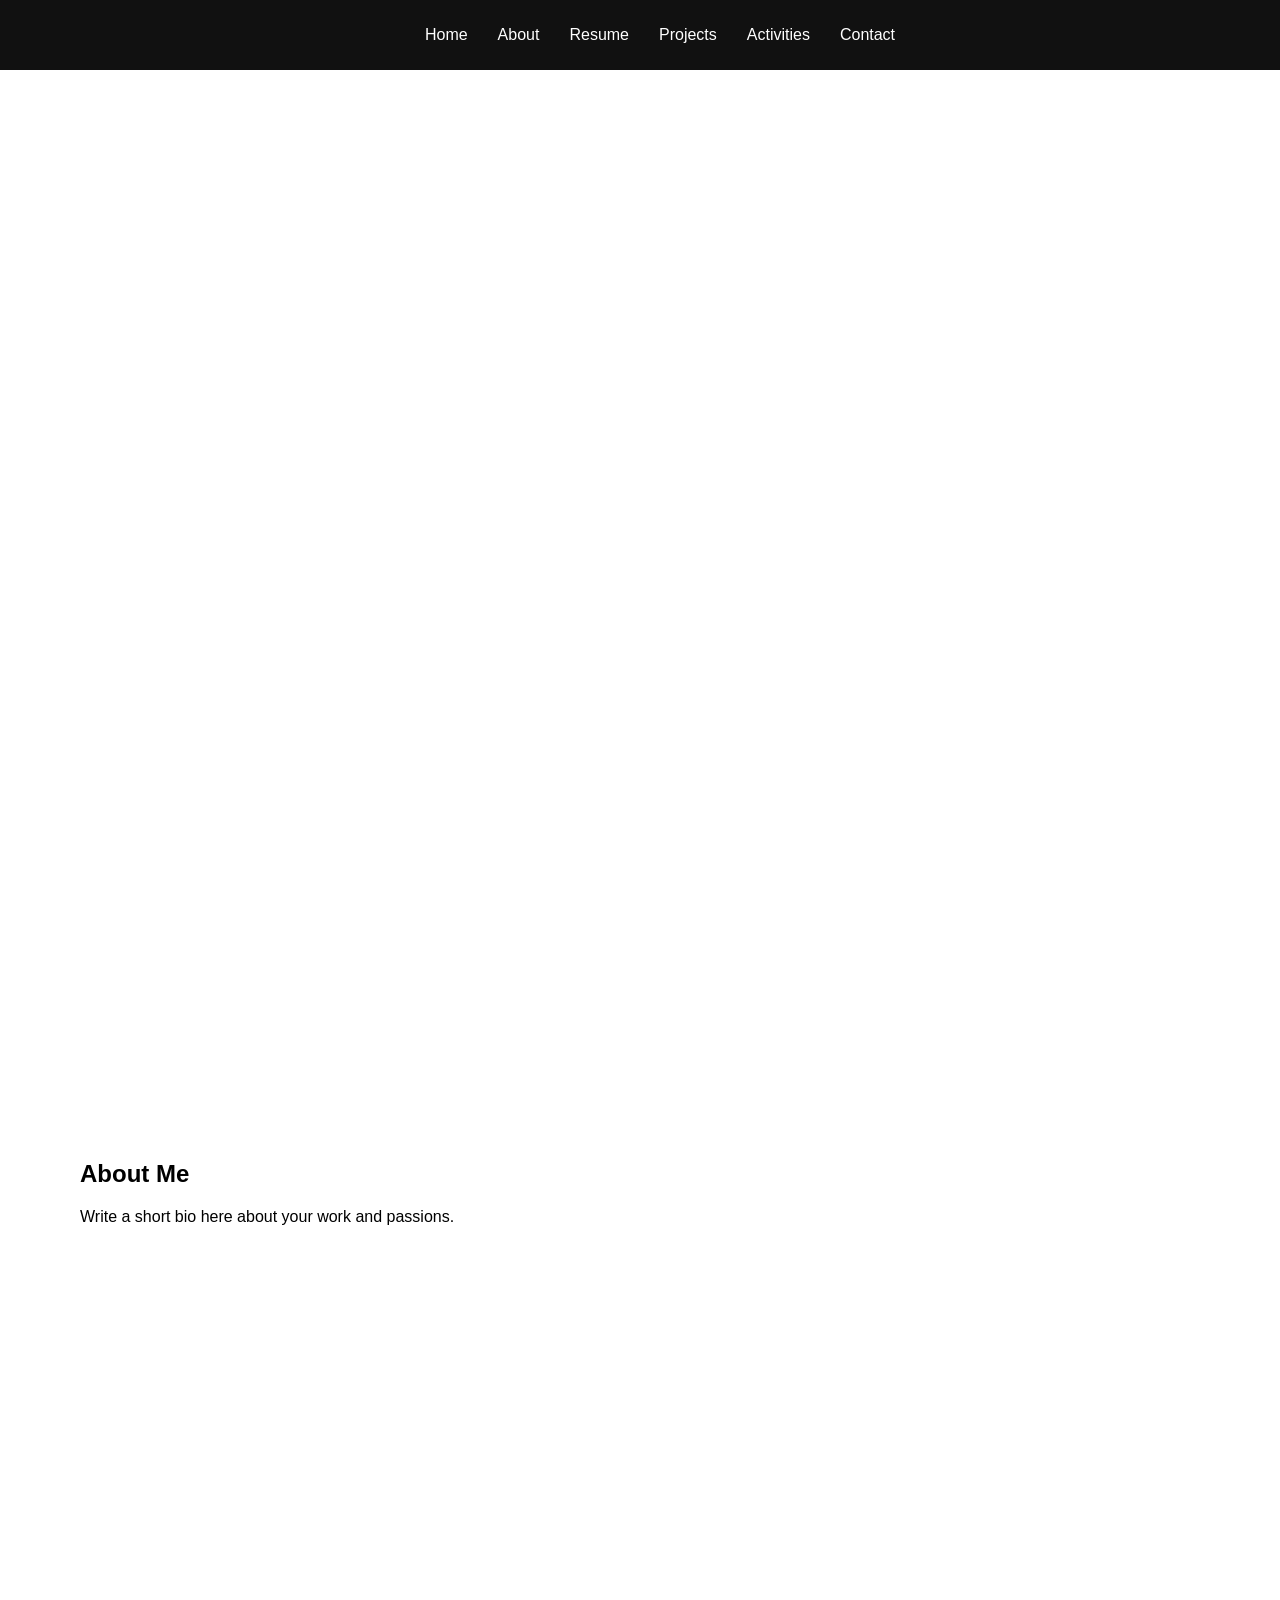
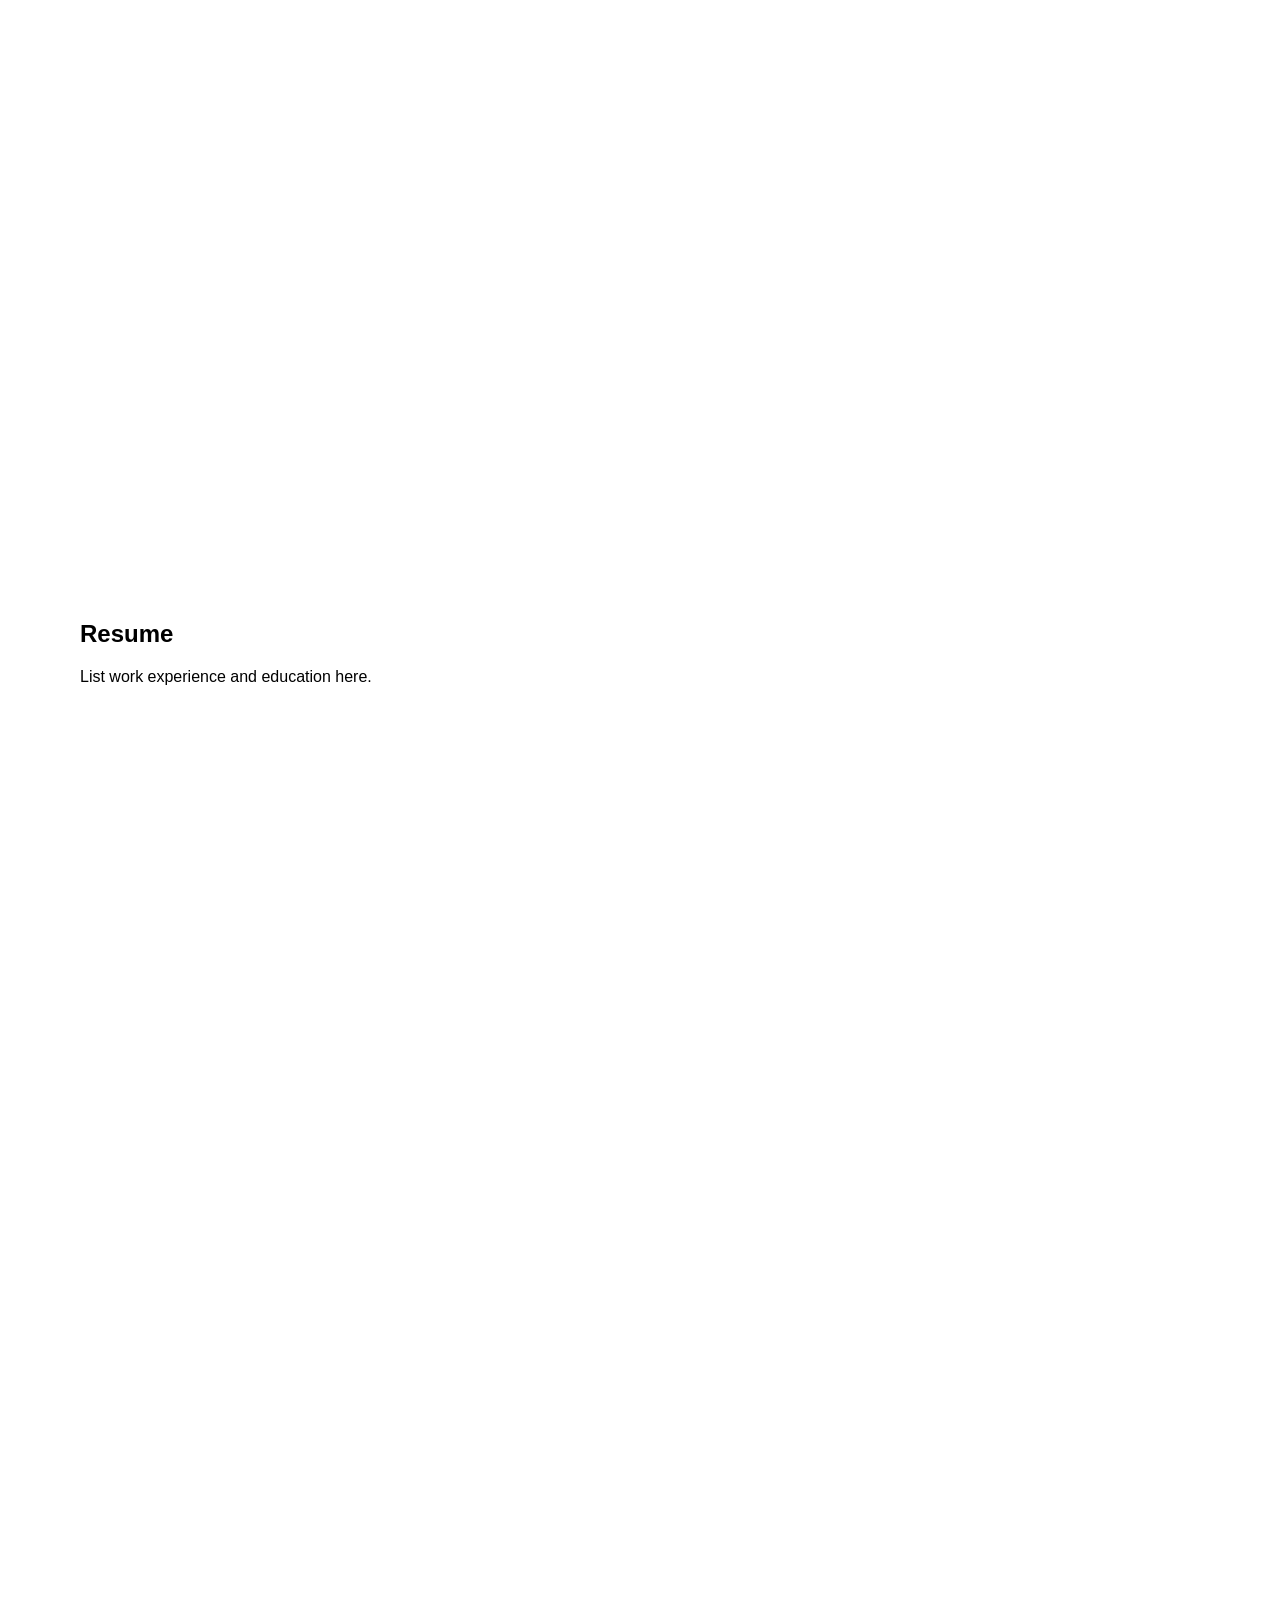
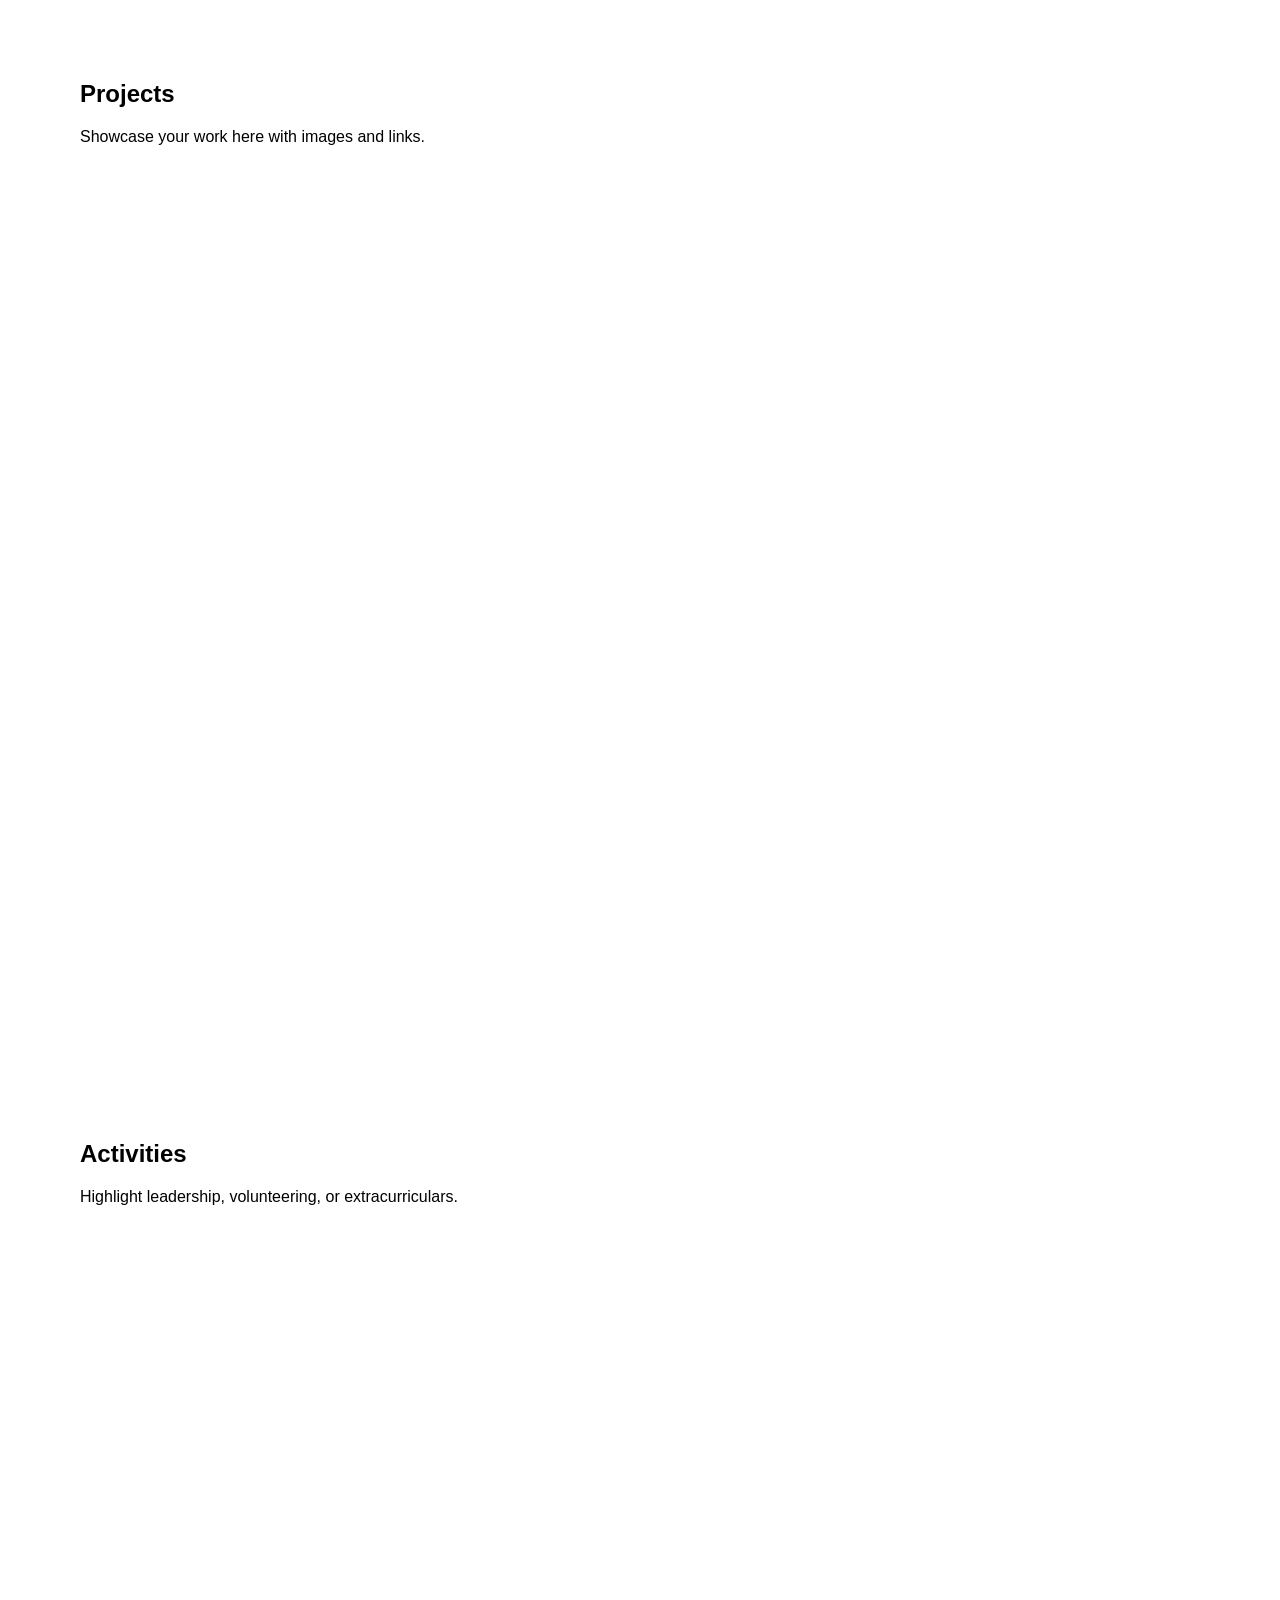
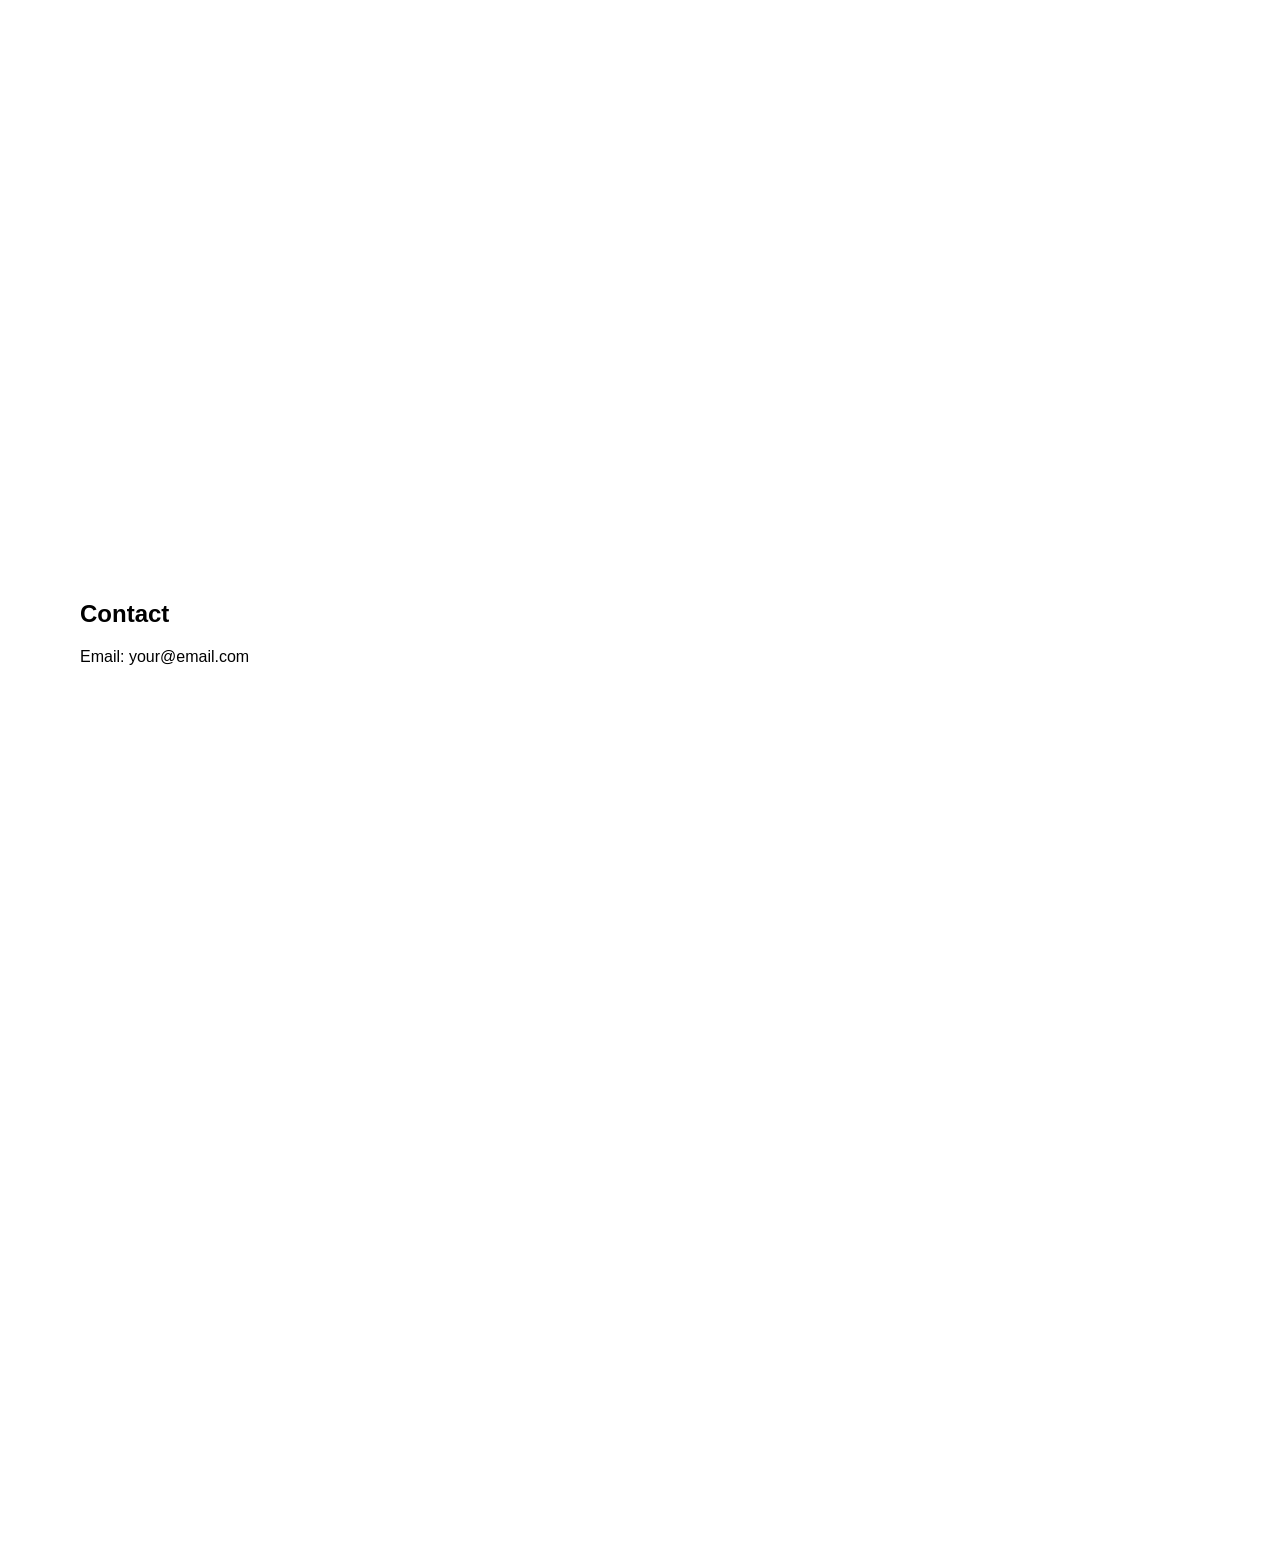
==== index.html @ 44579d5b "Initial website" ====
<!DOCTYPE html>
<html lang="en">
<head>
    <meta charset="UTF-8">
    <meta name="viewport" content="width=device-width, initial-scale=1.0">
    <title>Your Name</title>
    <link rel="stylesheet" href="style.css">
</head>
<body>

<!-- Navbar -->
<nav>
    <ul>
        <li><a href="#home">Home</a></li>
        <li><a href="#about">About</a></li>
        <li><a href="#resume">Resume</a></li>
        <li><a href="#projects">Projects</a></li>
        <li><a href="#activities">Activities</a></li>
        <li><a href="#contact">Contact</a></li>
    </ul>
</nav>

<!-- Home -->
<section id="home">
    <h1>Your Name</h1>
    <p>Data Analyst | Software Engineer | Founder</p>
</section>

<!-- About -->
<section id="about">
    <h2>About Me</h2>
    <p>Write a short bio here about your work and passions.</p>
</section>

<!-- Resume -->
<section id="resume">
    <h2>Resume</h2>
    <p>List work experience and education here.</p>
</section>

<!-- Projects -->
<section id="projects">
    <h2>Projects</h2>
    <p>Showcase your work here with images and links.</p>
</section>

<!-- Activities -->
<section id="activities">
    <h2>Activities</h2>
    <p>Highlight leadership, volunteering, or extracurriculars.</p>
</section>

<!-- Contact -->
<section id="contact">
    <h2>Contact</h2>
    <p>Email: your@email.com</p>
</section>

<script src="script.js"></script>
</body>
</html>
---- style.css ----
body {
    font-family: Arial, sans-serif;
    margin: 0;
    scroll-behavior: smooth;
}

nav {
    position: fixed;
    width: 100%;
    background: #111;
    padding: 10px 0;
}

nav ul {
    display: flex;
    justify-content: center;
    list-style: none;
}

nav ul li {
    margin: 0 15px;
}

nav ul li a {
    color: white;
    text-decoration: none;
}

section {
    height: 100vh;
    padding: 80px;
}

#home {
    background: url('images/your-background.jpg') no-repeat center/cover;
    color: white;
    text-align: center;
}
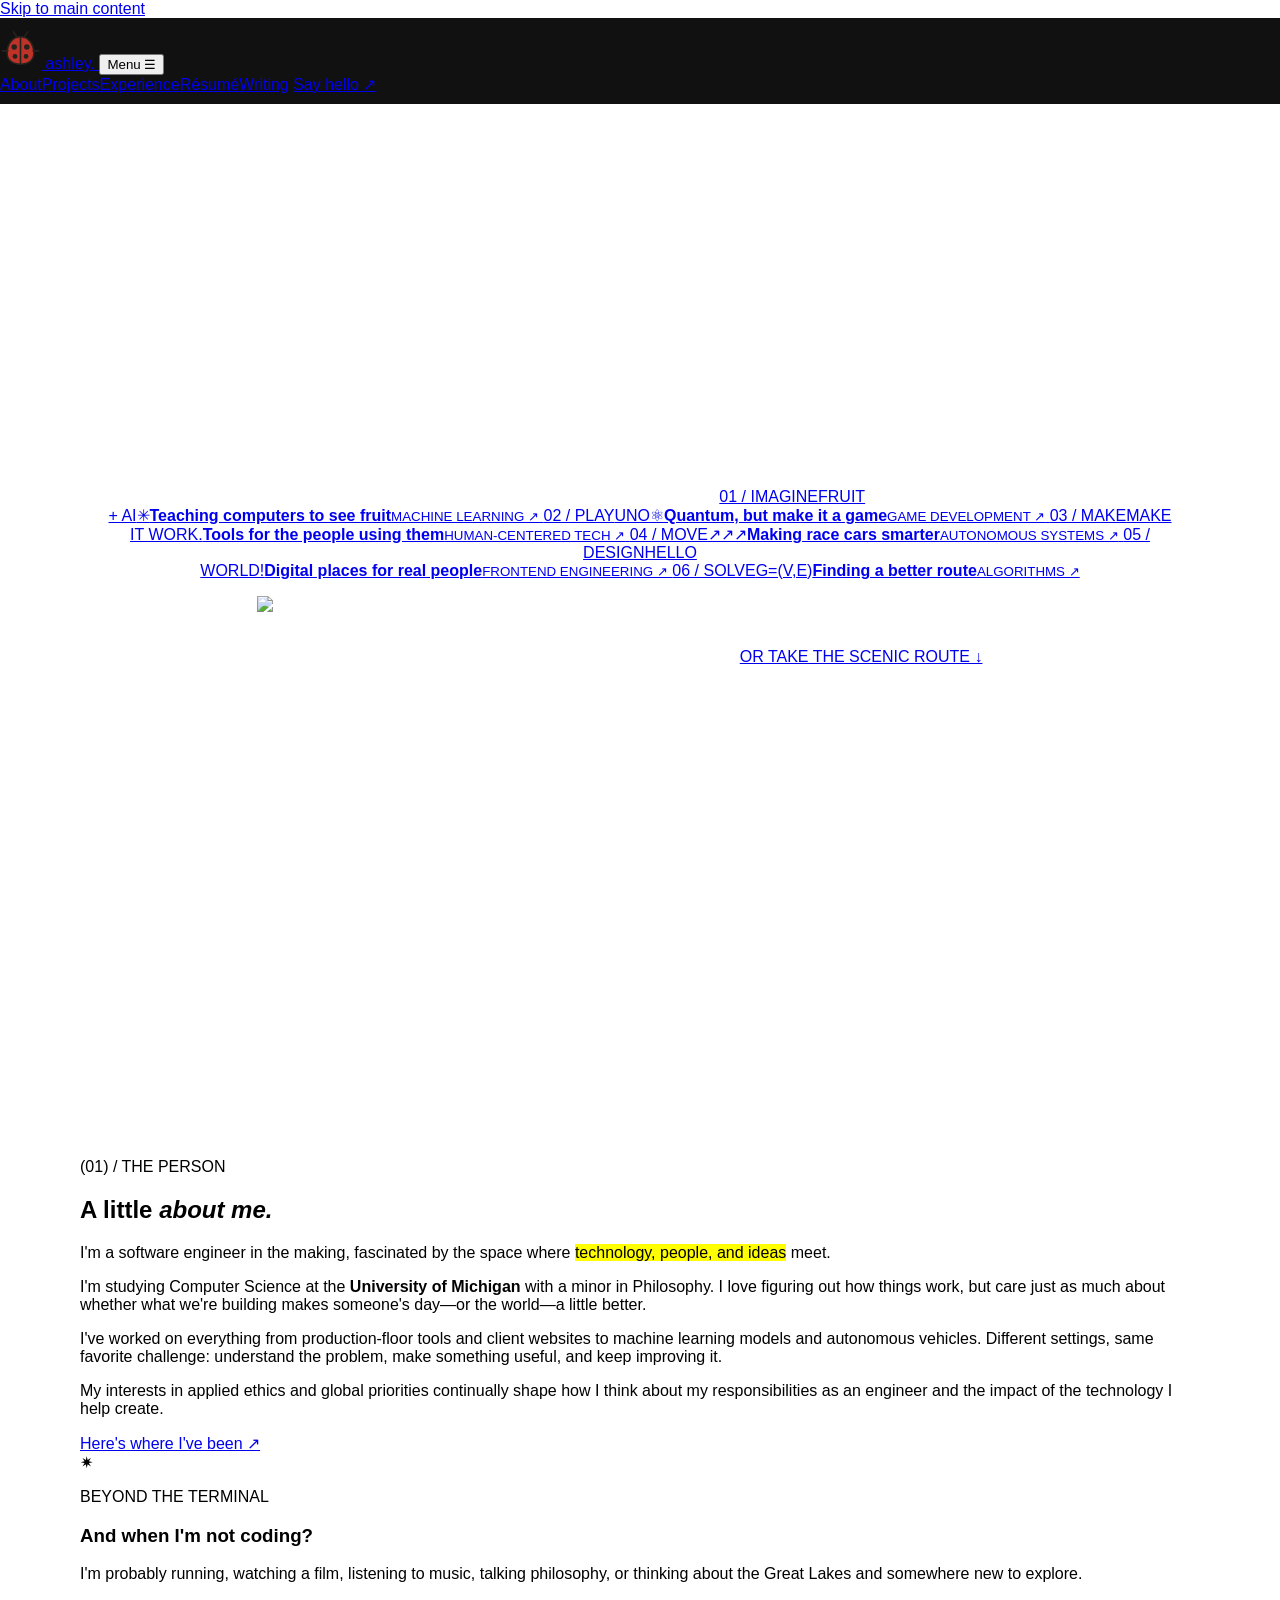
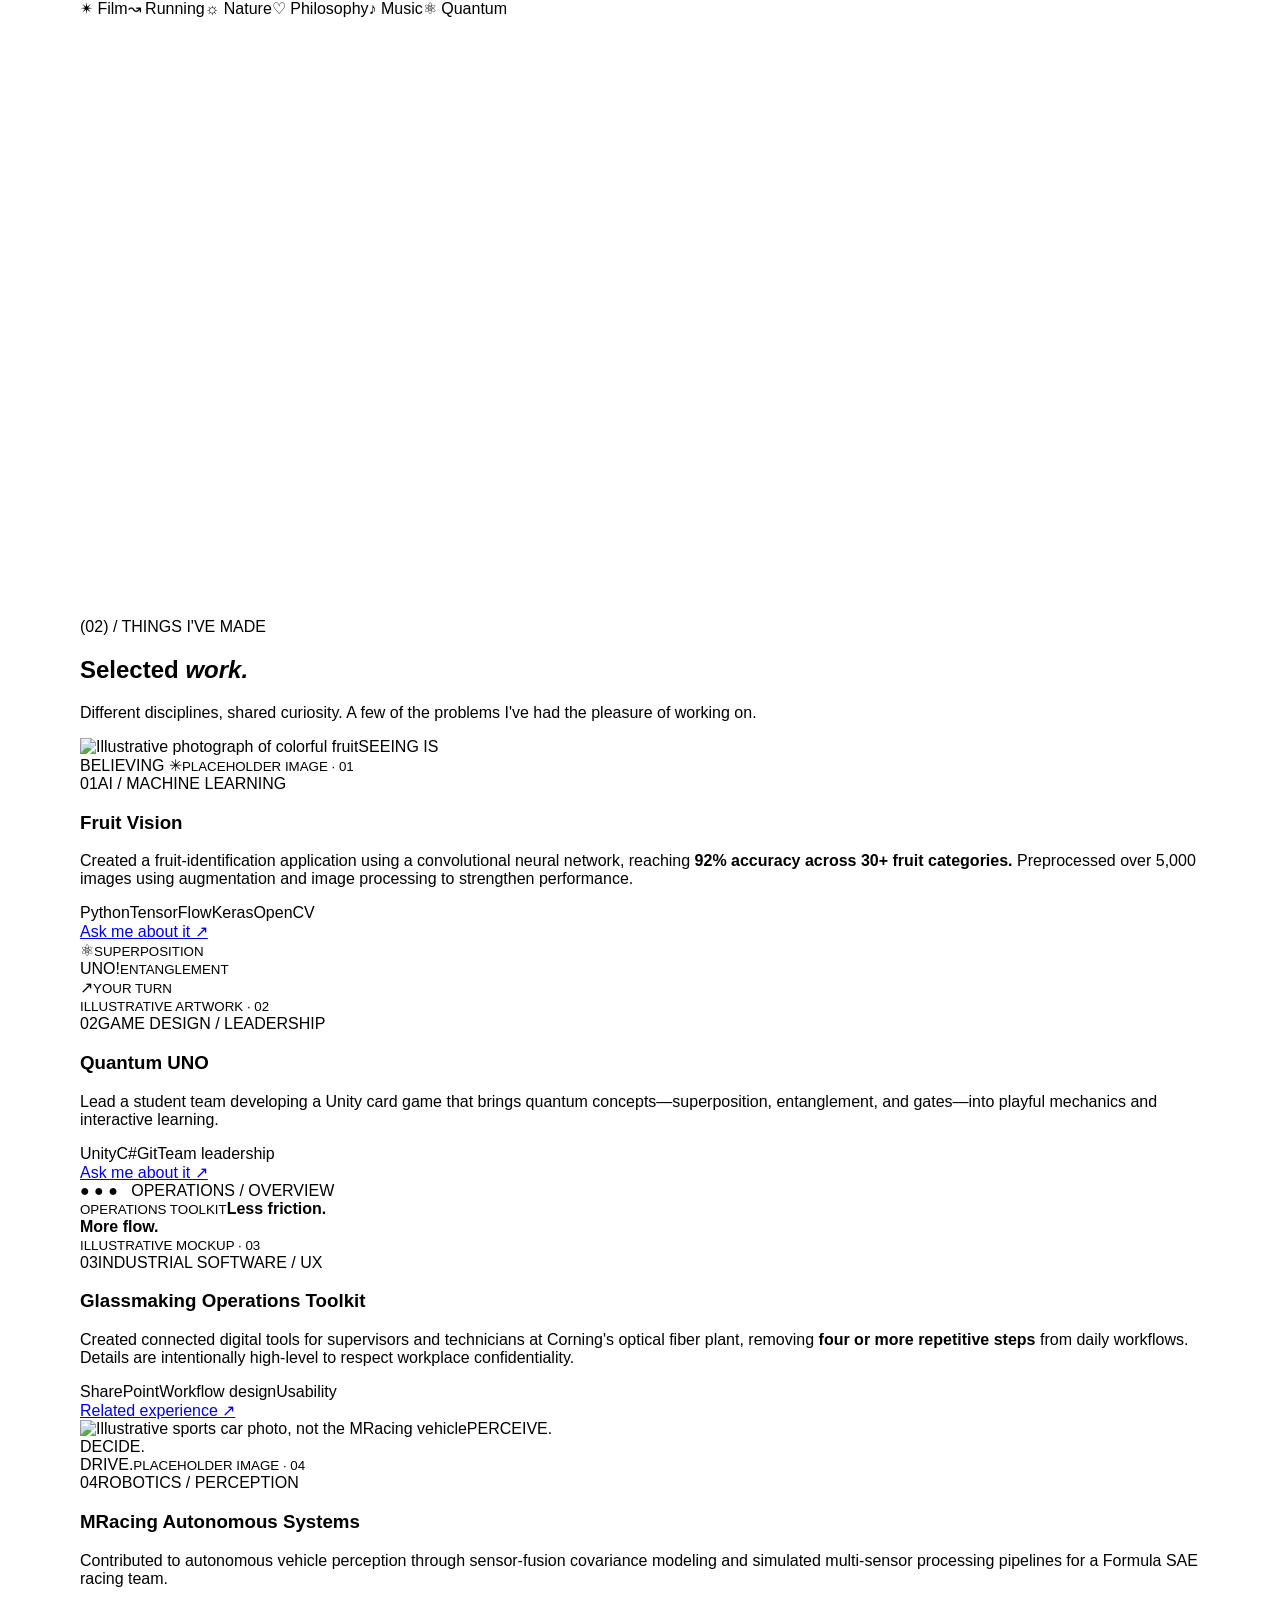
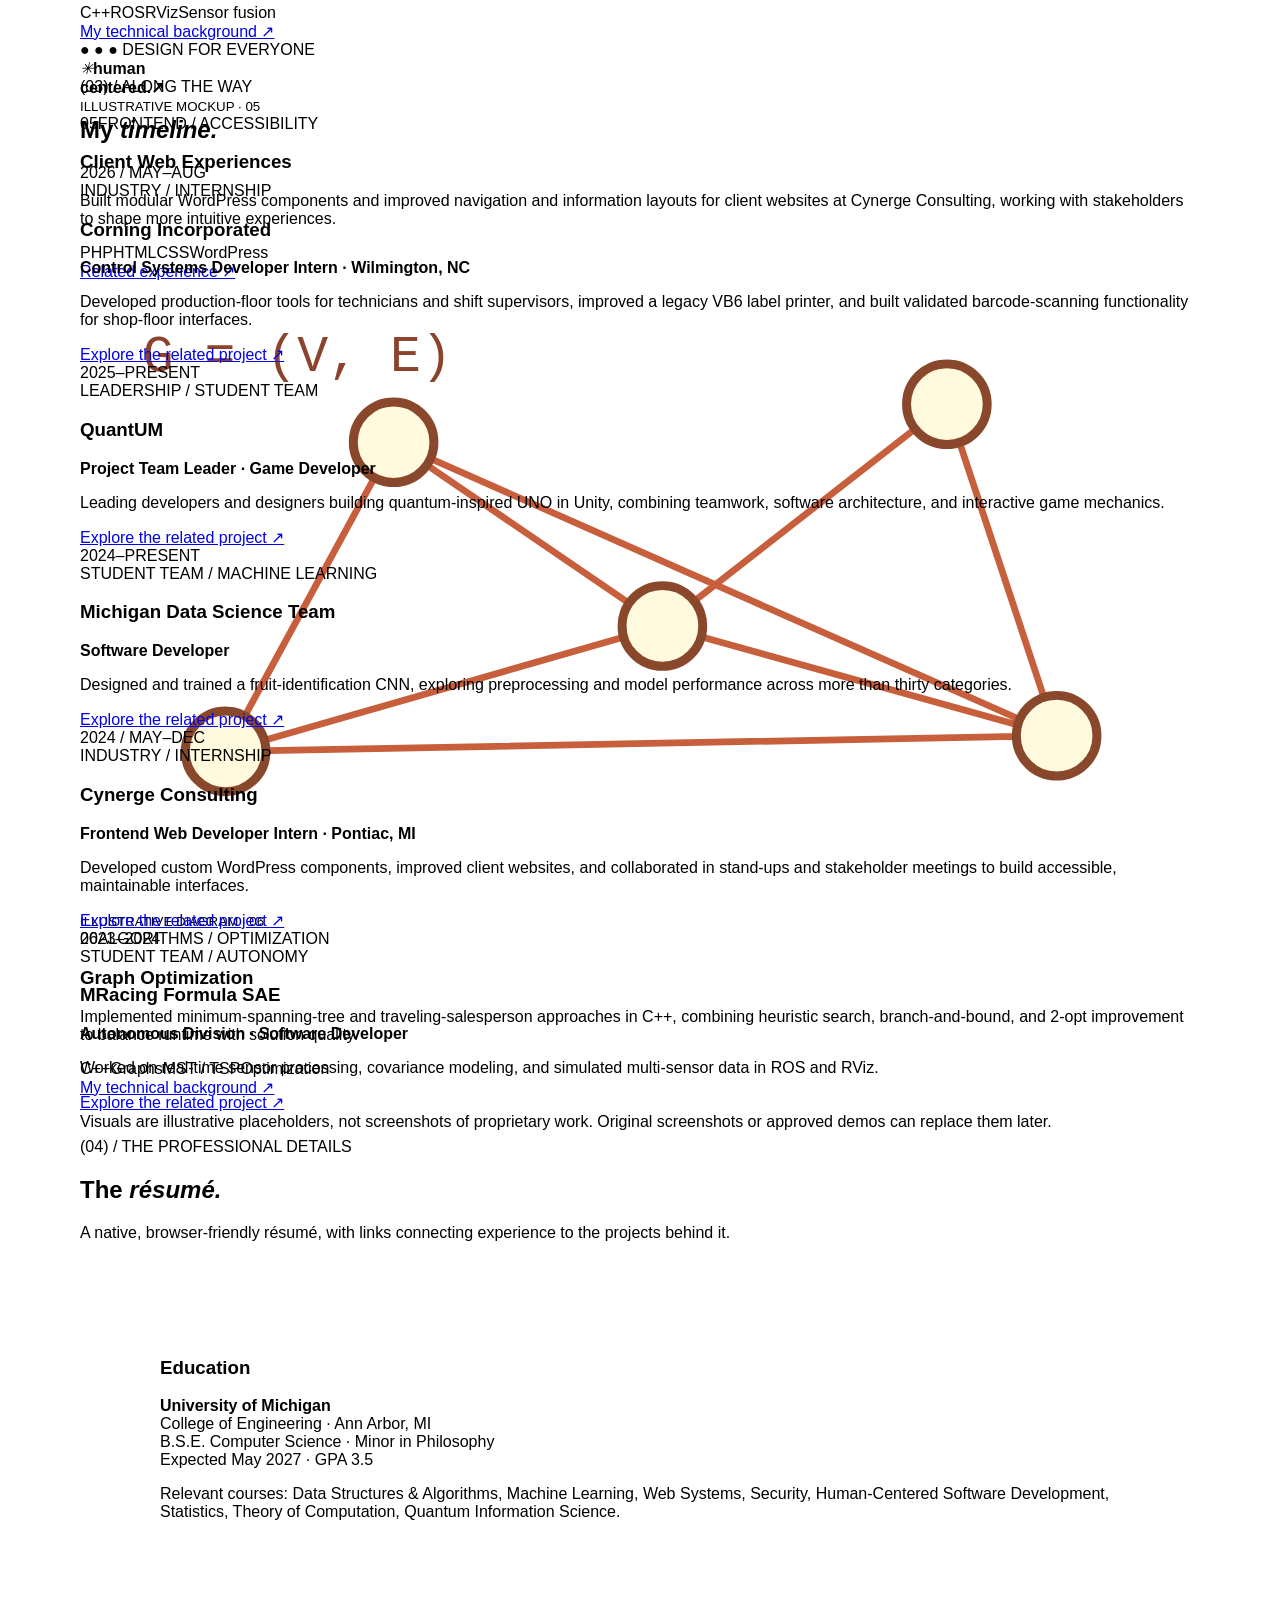
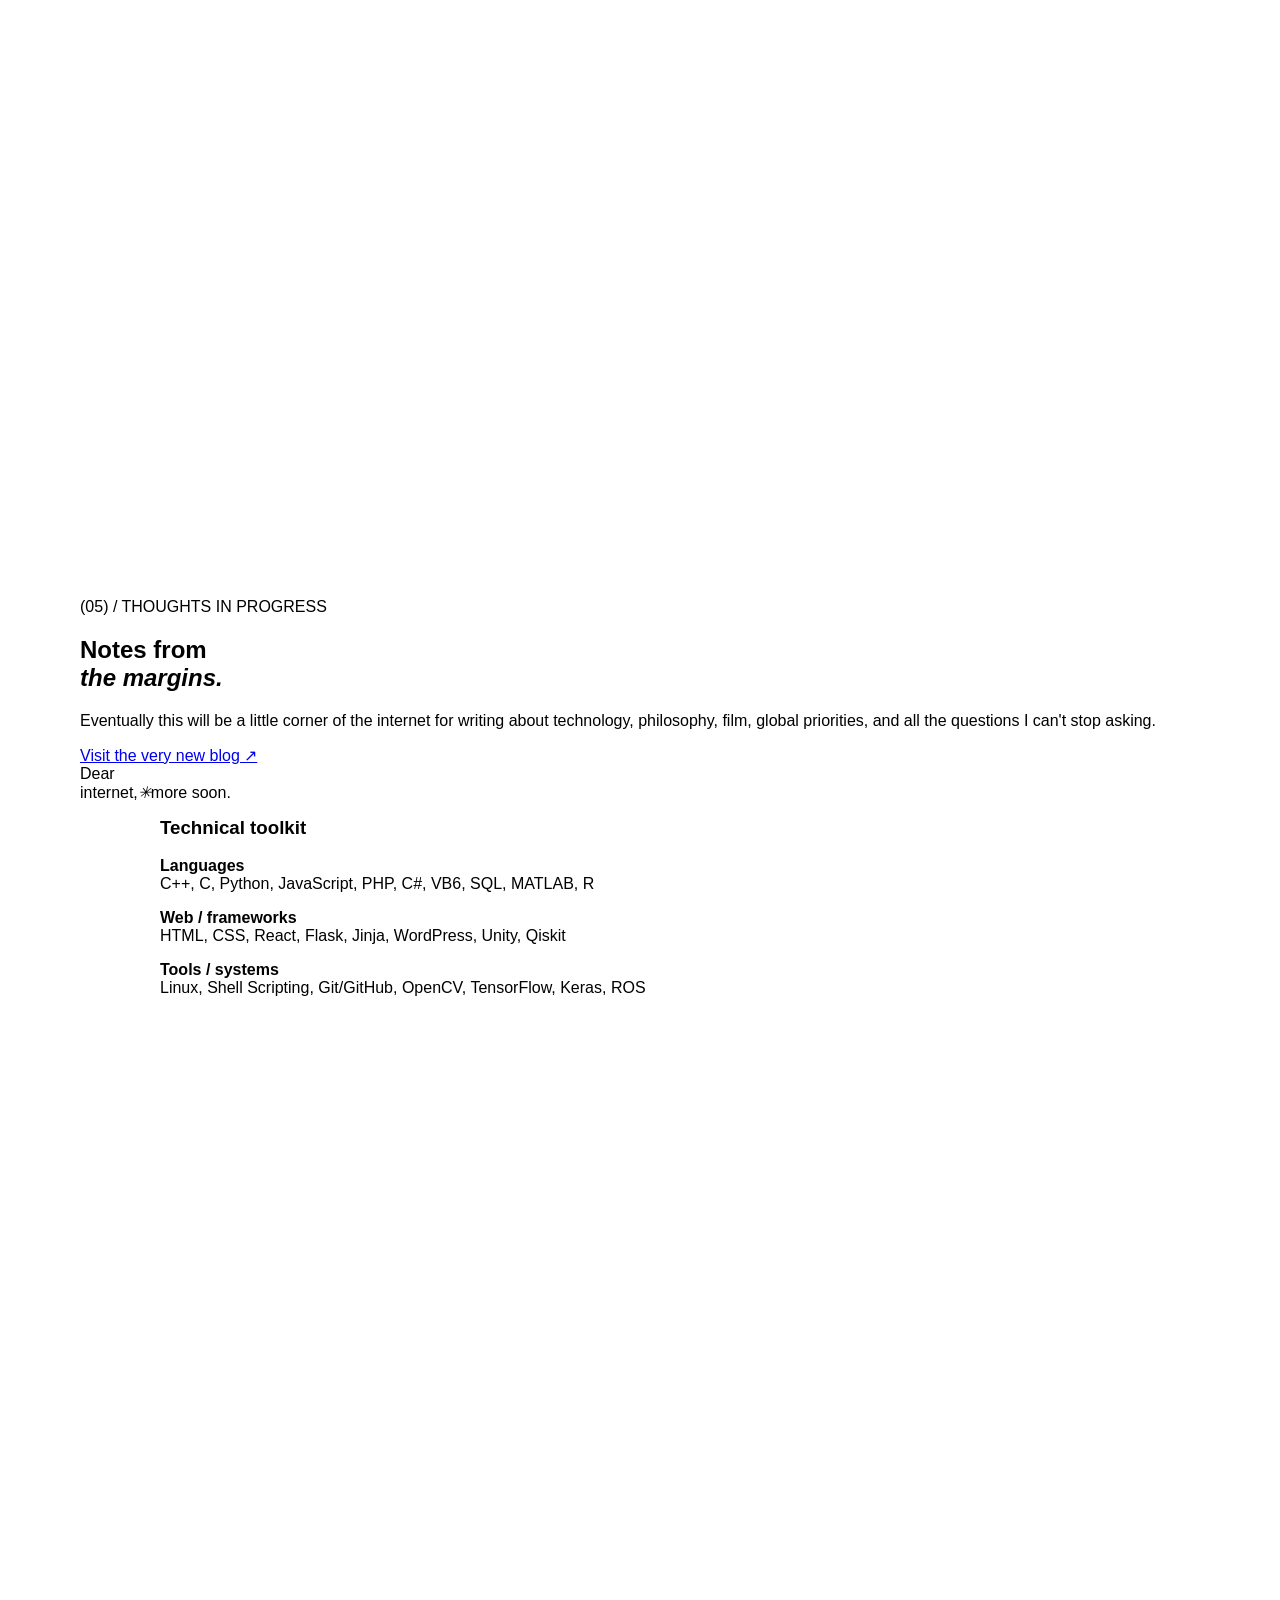
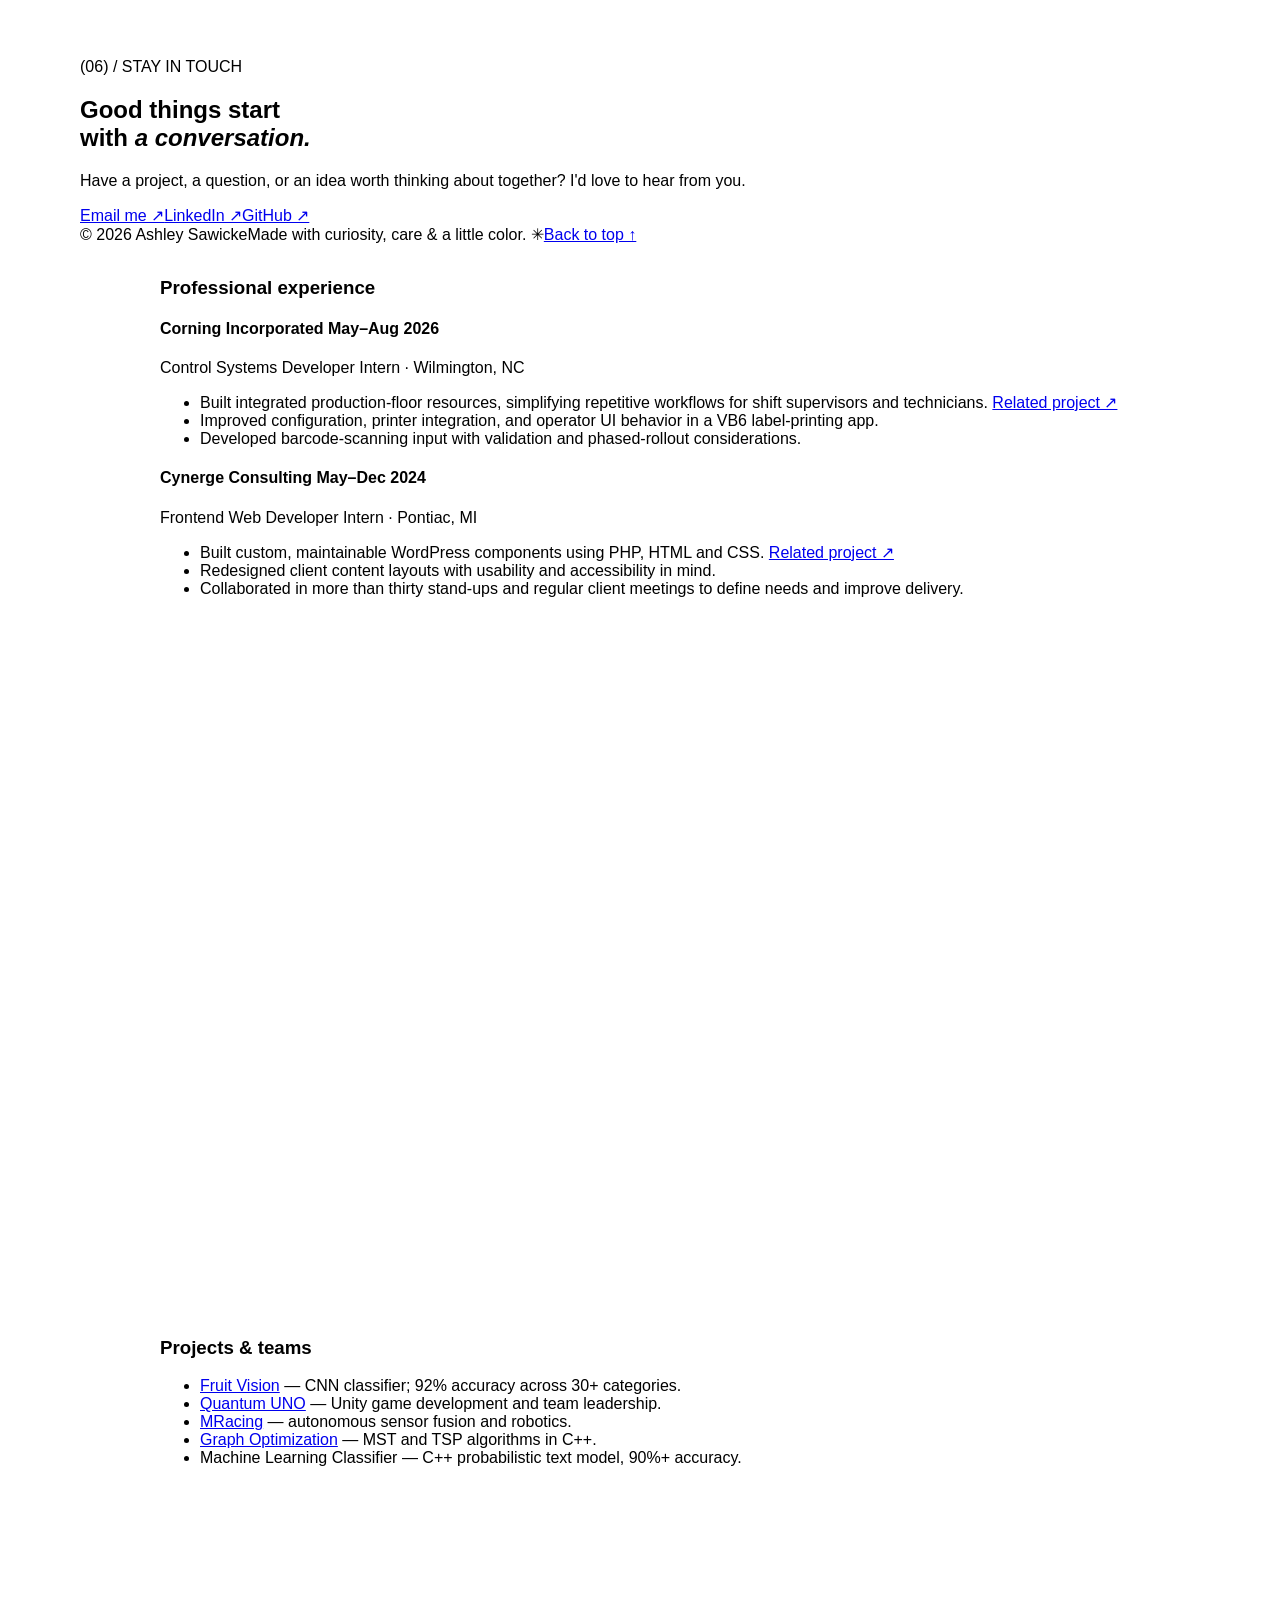
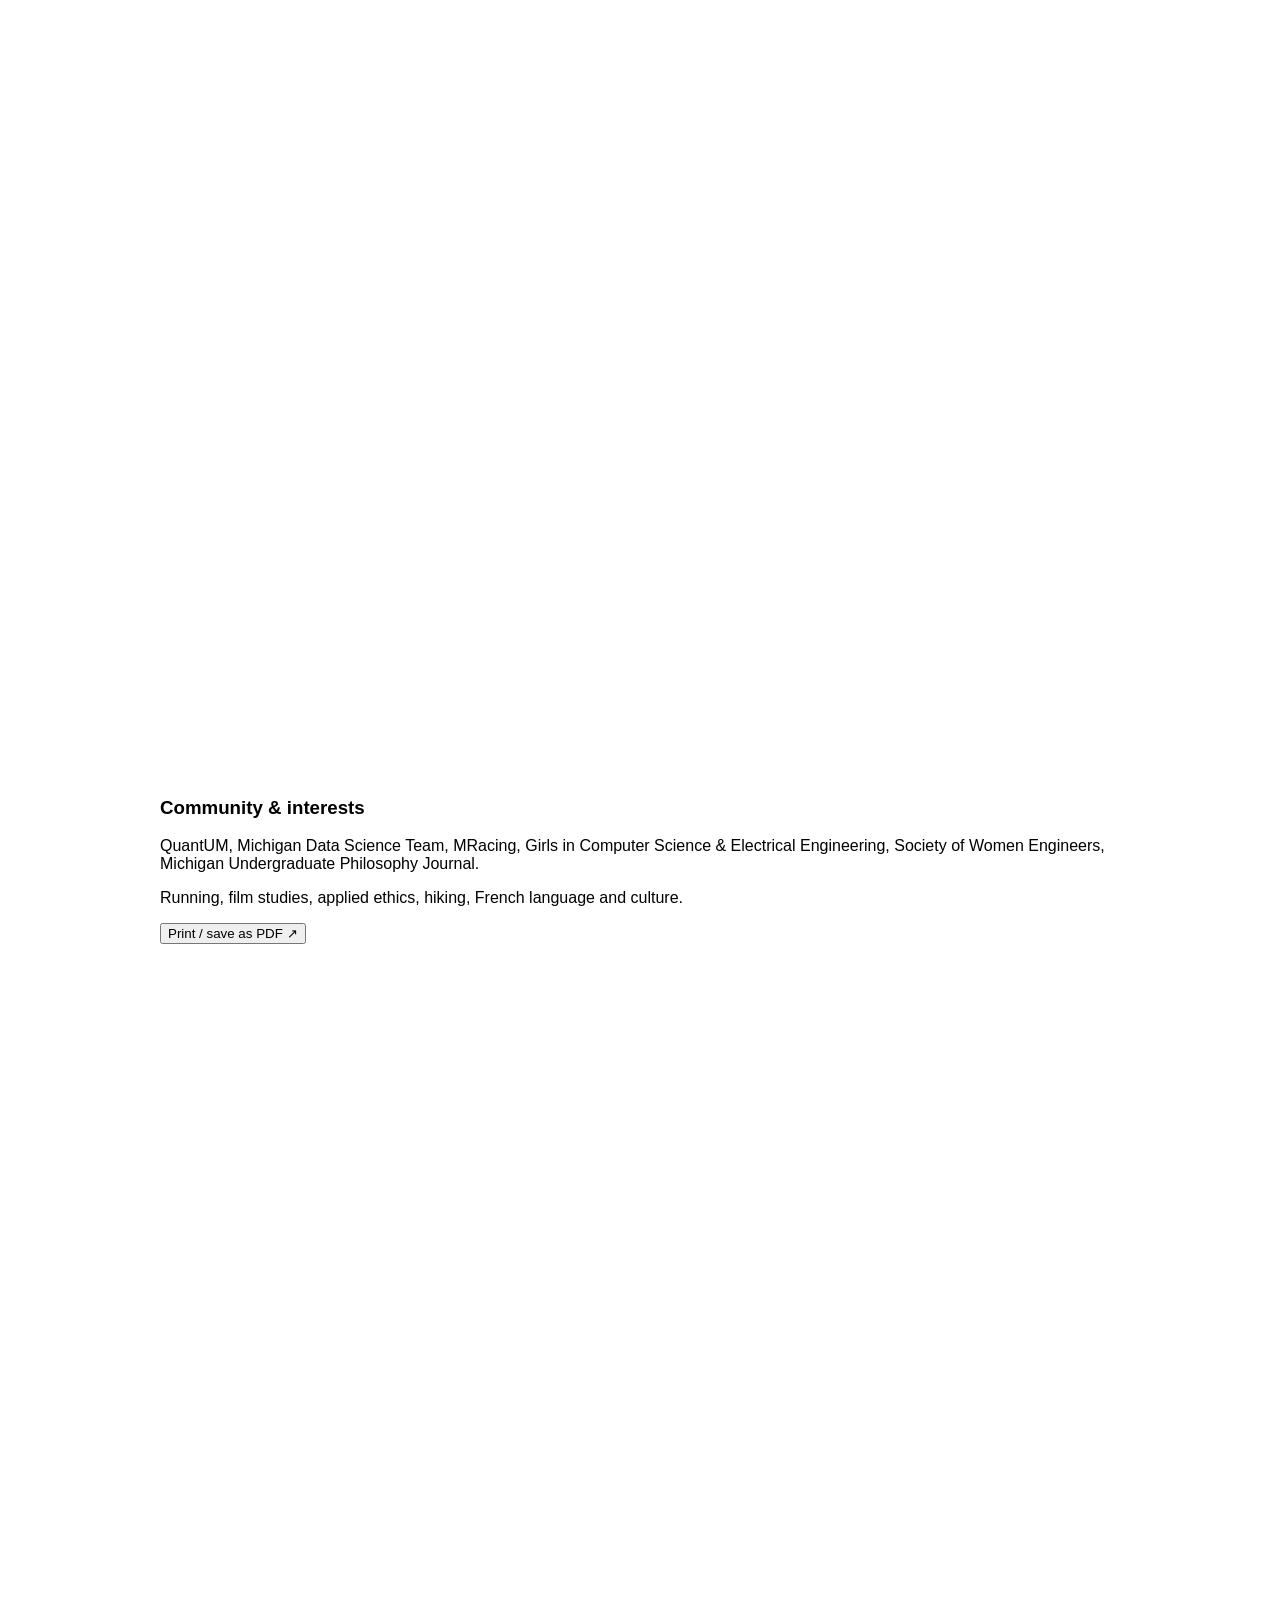
==== commit 26517f3b: "Create editorial interactive portfolio with native resume and six projects" ====
--- a/index.html
+++ b/index.html
@@ -1,61 +1,131 @@
-<!DOCTYPE html>
+<!doctype html>
 <html lang="en">
 <head>
-    <meta charset="UTF-8">
-    <meta name="viewport" content="width=device-width, initial-scale=1.0">
-    <title>Your Name</title>
-    <link rel="stylesheet" href="style.css">
+  <meta charset="utf-8"><meta name="viewport" content="width=device-width,initial-scale=1">
+  <meta name="theme-color" content="#8caa78">
+  <meta name="description" content="Ashley Sawicke — a software engineer in the making, a philosophy enthusiast, and a collector of interesting problems. Explore my work, experience, and ideas.">
+  <meta property="og:title" content="Ashley Sawicke — a map of my mind">
+  <meta property="og:description" content="An interactive portfolio of software, curiosity, and the things in between.">
+  <title>Ashley Sawicke — a map of my mind</title>
+  <link rel="preconnect" href="https://fonts.googleapis.com"><link rel="preconnect" href="https://fonts.gstatic.com" crossorigin>
+  <link href="https://fonts.googleapis.com/css2?family=DM+Mono:wght@400;500&family=DM+Sans:wght@400;500;600;700&family=Space+Grotesk:wght@400;500;600;700&family=Playfair+Display:ital,wght@1,600&display=swap" rel="stylesheet">
+  <link rel="stylesheet" href="style.css"><script src="script.js" defer></script>
 </head>
 <body>
-
-<!-- Navbar -->
-<nav>
-    <ul>
-        <li><a href="#home">Home</a></li>
-        <li><a href="#about">About</a></li>
-        <li><a href="#resume">Resume</a></li>
-        <li><a href="#projects">Projects</a></li>
-        <li><a href="#activities">Activities</a></li>
-        <li><a href="#contact">Contact</a></li>
-    </ul>
-</nav>
-
-<!-- Home -->
-<section id="home">
-    <h1>Your Name</h1>
-    <p>Data Analyst | Software Engineer | Founder</p>
+<a class="skip-link" href="#content">Skip to main content</a>
+<header class="site-header" id="top">
+  <nav class="nav-inner" aria-label="Main navigation">
+    <a class="brand" href="#home" aria-label="Ashley Sawicke — home">
+      <span class="ladybug" aria-hidden="true">
+        <svg viewBox="0 0 52 52" width="41" height="41" xmlns="http://www.w3.org/2000/svg"><path d="M26 11C16 11 9 20 9 32c0 9 7 14 17 14s17-5 17-14C43 20 36 11 26 11" fill="#be3228" stroke="#25231e" stroke-width="2"/><path d="M26 11v35" stroke="#25231e" stroke-width="2"/><circle cx="18" cy="24" r="3.5" fill="#25231e"/><circle cx="34" cy="24" r="3.5" fill="#25231e"/><circle cx="19" cy="36" r="3" fill="#25231e"/><circle cx="33" cy="36" r="3" fill="#25231e"/><path d="m22 12-5-7m13 7 5-7M10 29H3m46 0h-7" fill="none" stroke="#25231e" stroke-width="2" stroke-linecap="round"/></svg>
+      </span><span>ashley<span class="brand-dot">.</span></span>
+    </a>
+    <button class="menu-toggle" type="button" aria-expanded="false" aria-controls="primary-links">Menu <span aria-hidden="true">☰</span></button>
+    <div class="nav-links" id="primary-links">
+      <a href="#about">About</a><a href="#projects">Projects</a><a href="#experience">Experience</a><a href="#resume">Résumé</a><a href="#writing">Writing</a>
+      <a class="nav-contact" href="#contact">Say hello <span aria-hidden="true">↗</span></a>
+    </div>
+  </nav>
+</header>
+<main id="content">
+<section class="hero" id="home" aria-labelledby="hero-heading">
+  <div class="container hero-heading-row">
+    <div>
+      <p class="eyebrow">An interactive archive of work, wonders & what-ifs <span class="mini-spark" aria-hidden="true">✳</span></p>
+      <h1 id="hero-heading">Hi, I'm<br><span>Ashley<span class="name-dot">.</span></span></h1>
+    </div>
+    <div class="hero-description"><span class="hero-asterisk" aria-hidden="true">✳</span><p>Computer science student.<br>Philosophy enthusiast.<br>Curious about pretty much everything.</p><span class="eyebrow">Follow a thread ↓</span></div>
+  </div>
+  <div class="mindmap container" id="mindmap">
+    <svg class="thread-lines" id="thread-lines" aria-hidden="true" focusable="false"></svg>
+    <a class="thought thought-fruit" href="#project-fruit" data-thread="#be3228" aria-label="Explore Fruit Vision machine learning project">
+      <span class="thought-art thought-art-fruit"><span class="art-eyebrow">01 / IMAGINE</span><span class="art-type">FRUIT<br>+ AI</span><span class="art-symbol">✳</span></span><span class="thought-label"><strong>Teaching computers to see fruit</strong><small>MACHINE LEARNING ↗</small></span>
+    </a>
+    <a class="thought thought-quantum" href="#project-quantum" data-thread="#d49a3f" aria-label="Explore Quantum UNO game project">
+      <span class="thought-art thought-art-quantum"><span class="art-eyebrow">02 / PLAY</span><span class="art-type">UNO<span class="tiny-atom">⚛</span></span></span><span class="thought-label"><strong>Quantum, but make it a game</strong><small>GAME DEVELOPMENT ↗</small></span>
+    </a>
+    <a class="thought thought-tools" href="#project-toolkit" data-thread="#588a61" aria-label="Explore Glassmaking Operations Toolkit">
+      <span class="thought-art thought-art-tools"><span class="art-eyebrow">03 / MAKE</span><span class="art-type">MAKE<br>IT WORK.</span></span><span class="thought-label"><strong>Tools for the people using them</strong><small>HUMAN-CENTERED TECH ↗</small></span>
+    </a>
+    <a class="thought thought-racing" href="#project-racing" data-thread="#469696" aria-label="Explore autonomous MRacing project">
+      <span class="thought-art thought-art-racing"><span class="art-eyebrow">04 / MOVE</span><span class="art-type">↗↗↗</span></span><span class="thought-label"><strong>Making race cars smarter</strong><small>AUTONOMOUS SYSTEMS ↗</small></span>
+    </a>
+    <a class="thought thought-web" href="#project-web" data-thread="#be3c63" aria-label="Explore client frontend web projects">
+      <span class="thought-art thought-art-web"><span class="art-eyebrow">05 / DESIGN</span><span class="art-type">HELLO<br>WORLD!</span></span><span class="thought-label"><strong>Digital places for real people</strong><small>FRONTEND ENGINEERING ↗</small></span>
+    </a>
+    <a class="thought thought-graphs" href="#project-graphs" data-thread="#d87842" aria-label="Explore graph optimization project">
+      <span class="thought-art thought-art-graphs"><span class="art-eyebrow">06 / SOLVE</span><span class="art-type">G=(V,E)</span></span><span class="thought-label"><strong>Finding a better route</strong><small>ALGORITHMS ↗</small></span>
+    </a>
+    <figure class="hero-portrait"><div class="portrait-frame">
+      <img src="https://images.unsplash.com/photo-1534528741775-53994a69daeb?auto=format&fit=crop&w=800&q=85" alt="Temporary editorial portrait; to be replaced with Ashley's own photograph" fetchpriority="high">
+      <span class="photo-placeholder-label">YOUR PORTRAIT GOES HERE</span>
+    </div><figcaption>at the center of it all <span aria-hidden="true">♥</span></figcaption></figure>
+    <span class="thread-origin" id="thread-origin" aria-hidden="true"></span>
+  </div>
+  <div class="container hero-bottom"><span>CLICK A CARD · FOLLOW A THOUGHT · GET TO KNOW ME</span><a href="#about">OR TAKE THE SCENIC ROUTE ↓</a></div>
+  <div class="hero-statement" aria-hidden="true">A MAP OF MY MIND <span>✳</span></div>
 </section>
-
-<!-- About -->
-<section id="about">
-    <h2>About Me</h2>
-    <p>Write a short bio here about your work and passions.</p>
+<section id="about" class="section section-about">
+  <div class="container">
+    <div class="section-head"><span class="section-index">(01) / THE PERSON</span><h2>A little <em>about me.</em></h2></div>
+    <div class="about-grid">
+      <div class="about-prose">
+        <p class="lead">I'm a software engineer in the making, fascinated by the space where <mark>technology, people, and ideas</mark> meet.</p>
+        <p>I'm studying Computer Science at the <strong>University of Michigan</strong> with a minor in Philosophy. I love figuring out how things work, but care just as much about whether what we're building makes someone's day—or the world—a little better.</p>
+        <p>I've worked on everything from production-floor tools and client websites to machine learning models and autonomous vehicles. Different settings, same favorite challenge: understand the problem, make something useful, and keep improving it.</p>
+        <p>My interests in applied ethics and global priorities continually shape how I think about my responsibilities as an engineer and the impact of the technology I help create.</p>
+        <a class="text-link" href="#experience">Here's where I've been ↗</a>
+      </div>
+      <aside class="side-note"><span class="note-star" aria-hidden="true">✷</span><p class="eyebrow">BEYOND THE TERMINAL</p><h3>And when I'm not coding?</h3><p>I'm probably running, watching a film, listening to music, talking philosophy, or thinking about the Great Lakes and somewhere new to explore.</p>
+        <div class="pills"><span>✴ Film</span><span>↝ Running</span><span>☼ Nature</span><span>♡ Philosophy</span><span>♪ Music</span><span>⚛ Quantum</span></div>
+      </aside>
+    </div>
+  </div>
 </section>
-
-<!-- Resume -->
-<section id="resume">
-    <h2>Resume</h2>
-    <p>List work experience and education here.</p>
+<section id="projects" class="section section-projects">
+  <div class="container"><div class="section-head"><span class="section-index">(02) / THINGS I'VE MADE</span><h2>Selected <em>work.</em></h2><p>Different disciplines, shared curiosity. A few of the problems I've had the pleasure of working on.</p></div>
+  <div class="projects-grid">
+    <article class="project" id="project-fruit"><div class="project-art project-fruit"><img loading="lazy" src="https://images.unsplash.com/photo-1619566636858-adf3ef46400b?auto=format&fit=crop&w=1000&q=82" alt="Illustrative photograph of colorful fruit"><span class="project-overlay-type">SEEING IS<br>BELIEVING ✳</span><small>PLACEHOLDER IMAGE · 01</small></div>
+      <div class="project-body"><div class="project-meta"><span>01</span><span>AI / MACHINE LEARNING</span></div><h3>Fruit Vision</h3><p>Created a fruit-identification application using a convolutional neural network, reaching <strong>92% accuracy across 30+ fruit categories.</strong> Preprocessed over 5,000 images using augmentation and image processing to strengthen performance.</p><div class="pills tech"><span>Python</span><span>TensorFlow</span><span>Keras</span><span>OpenCV</span></div><a href="#contact" class="text-link">Ask me about it ↗</a></div>
+    </article>
+    <article class="project" id="project-quantum"><div class="project-art project-quantum"><div class="cards-visual" aria-hidden="true"><div>⚛<small>SUPERPOSITION</small></div><div>UNO!<small>ENTANGLEMENT</small></div><div>↗<small>YOUR TURN</small></div></div><small>ILLUSTRATIVE ARTWORK · 02</small></div>
+      <div class="project-body"><div class="project-meta"><span>02</span><span>GAME DESIGN / LEADERSHIP</span></div><h3>Quantum UNO</h3><p>Lead a student team developing a Unity card game that brings quantum concepts—superposition, entanglement, and gates—into playful mechanics and interactive learning.</p><div class="pills tech"><span>Unity</span><span>C#</span><span>Git</span><span>Team leadership</span></div><a href="#contact" class="text-link">Ask me about it ↗</a></div>
+    </article>
+    <article class="project" id="project-toolkit"><div class="project-art project-toolkit"><div class="mock-toolkit" aria-hidden="true"><div class="mock-toolbar"><span>● ● ●</span> &nbsp; OPERATIONS / OVERVIEW</div><div class="mock-sidebar"><i></i><i></i><i></i></div><div class="mock-content"><small>OPERATIONS TOOLKIT</small><strong>Less friction.<br>More flow.</strong><div class="mock-buttons"><b></b><b></b></div></div></div><small>ILLUSTRATIVE MOCKUP · 03</small></div>
+      <div class="project-body"><div class="project-meta"><span>03</span><span>INDUSTRIAL SOFTWARE / UX</span></div><h3>Glassmaking Operations Toolkit</h3><p>Created connected digital tools for supervisors and technicians at Corning's optical fiber plant, removing <strong>four or more repetitive steps</strong> from daily workflows. Details are intentionally high-level to respect workplace confidentiality.</p><div class="pills tech"><span>SharePoint</span><span>Workflow design</span><span>Usability</span></div><a href="#experience" class="text-link">Related experience ↗</a></div>
+    </article>
+    <article class="project" id="project-racing"><div class="project-art project-racing"><img loading="lazy" src="https://images.unsplash.com/photo-1552519507-da3b142c6e3d?auto=format&fit=crop&w=1000&q=82" alt="Illustrative sports car photo, not the MRacing vehicle"><span class="project-overlay-type">PERCEIVE.<br>DECIDE.<br>DRIVE.</span><small>PLACEHOLDER IMAGE · 04</small></div>
+      <div class="project-body"><div class="project-meta"><span>04</span><span>ROBOTICS / PERCEPTION</span></div><h3>MRacing Autonomous Systems</h3><p>Contributed to autonomous vehicle perception through sensor-fusion covariance modeling and simulated multi-sensor processing pipelines for a Formula SAE racing team.</p><div class="pills tech"><span>C++</span><span>ROS</span><span>RViz</span><span>Sensor fusion</span></div><a href="#resume" class="text-link">My technical background ↗</a></div>
+    </article>
+    <article class="project" id="project-web"><div class="project-art project-web"><div class="mock-browser" aria-hidden="true"><div class="mock-toolbar">● ● ● <span>DESIGN FOR EVERYONE</span></div><div class="mock-browser-body"><i>✳</i><strong>human<br>centered.</strong><b>↗</b></div></div><small>ILLUSTRATIVE MOCKUP · 05</small></div>
+      <div class="project-body"><div class="project-meta"><span>05</span><span>FRONTEND / ACCESSIBILITY</span></div><h3>Client Web Experiences</h3><p>Built modular WordPress components and improved navigation and information layouts for client websites at Cynerge Consulting, working with stakeholders to shape more intuitive experiences.</p><div class="pills tech"><span>PHP</span><span>HTML</span><span>CSS</span><span>WordPress</span></div><a href="#experience" class="text-link">Related experience ↗</a></div>
+    </article>
+    <article class="project" id="project-graphs"><div class="project-art project-graphs"><svg viewBox="0 0 500 280" role="img" aria-label="Illustrative graph of five connected nodes"><g fill="none" stroke="#c75f3d" stroke-width="3"><path d="M65 210 140 72 260 154 387 55 436 203 260 154 65 210 436 203 140 72"/></g><g fill="#fff9dd" stroke="#89482b" stroke-width="4"><circle cx="65" cy="210" r="18"/><circle cx="140" cy="72" r="18"/><circle cx="260" cy="154" r="18"/><circle cx="387" cy="55" r="18"/><circle cx="436" cy="203" r="18"/></g><text x="28" y="40" font-family="monospace" font-size="23" fill="#8c432d">G = (V, E)</text></svg><small>ILLUSTRATIVE DIAGRAM · 06</small></div>
+      <div class="project-body"><div class="project-meta"><span>06</span><span>ALGORITHMS / OPTIMIZATION</span></div><h3>Graph Optimization</h3><p>Implemented minimum-spanning-tree and traveling-salesperson approaches in C++, combining heuristic search, branch-and-bound, and 2-opt improvement to balance runtime with solution quality.</p><div class="pills tech"><span>C++</span><span>Graphs</span><span>MST / TSP</span><span>Optimization</span></div><a href="#resume" class="text-link">My technical background ↗</a></div>
+    </article>
+  </div><p class="disclosure">Visuals are illustrative placeholders, not screenshots of proprietary work. Original screenshots or approved demos can replace them later.</p>
+  </div>
 </section>
-
-<!-- Projects -->
-<section id="projects">
-    <h2>Projects</h2>
-    <p>Showcase your work here with images and links.</p>
-</section>
-
-<!-- Activities -->
-<section id="activities">
-    <h2>Activities</h2>
-    <p>Highlight leadership, volunteering, or extracurriculars.</p>
-</section>
-
-<!-- Contact -->
-<section id="contact">
-    <h2>Contact</h2>
-    <p>Email: your@email.com</p>
-</section>
-
-<script src="script.js"></script>
-</body>
-</html>
+<section id="experience" class="section section-experience"><div class="container">
+  <div class="section-head"><span class="section-index">(03) / ALONG THE WAY</span><h2>My <em>timeline.</em></h2></div>
+  <div class="timeline">
+    <article class="timeline-entry"><time>2026 / MAY–AUG</time><div class="timeline-content"><span class="eyebrow">INDUSTRY / INTERNSHIP</span><h3>Corning Incorporated</h3><strong>Control Systems Developer Intern · Wilmington, NC</strong><p>Developed production-floor tools for technicians and shift supervisors, improved a legacy VB6 label printer, and built validated barcode-scanning functionality for shop-floor interfaces.</p><a href="#project-toolkit">Explore the related project ↗</a></div></article>
+    <article class="timeline-entry"><time>2025–PRESENT</time><div class="timeline-content"><span class="eyebrow">LEADERSHIP / STUDENT TEAM</span><h3>QuantUM</h3><strong>Project Team Leader · Game Developer</strong><p>Leading developers and designers building quantum-inspired UNO in Unity, combining teamwork, software architecture, and interactive game mechanics.</p><a href="#project-quantum">Explore the related project ↗</a></div></article>
+    <article class="timeline-entry"><time>2024–PRESENT</time><div class="timeline-content"><span class="eyebrow">STUDENT TEAM / MACHINE LEARNING</span><h3>Michigan Data Science Team</h3><strong>Software Developer</strong><p>Designed and trained a fruit-identification CNN, exploring preprocessing and model performance across more than thirty categories.</p><a href="#project-fruit">Explore the related project ↗</a></div></article>
+    <article class="timeline-entry"><time>2024 / MAY–DEC</time><div class="timeline-content"><span class="eyebrow">INDUSTRY / INTERNSHIP</span><h3>Cynerge Consulting</h3><strong>Frontend Web Developer Intern · Pontiac, MI</strong><p>Developed custom WordPress components, improved client websites, and collaborated in stand-ups and stakeholder meetings to build accessible, maintainable interfaces.</p><a href="#project-web">Explore the related project ↗</a></div></article>
+    <article class="timeline-entry"><time>2023–2024</time><div class="timeline-content"><span class="eyebrow">STUDENT TEAM / AUTONOMY</span><h3>MRacing Formula SAE</h3><strong>Autonomous Division · Software Developer</strong><p>Worked on real-time sensor processing, covariance modeling, and simulated multi-sensor data in ROS and RViz.</p><a href="#project-racing">Explore the related project ↗</a></div></article>
+  </div>
+</div></section>
+<section id="resume" class="section section-resume"><div class="container">
+  <div class="section-head"><span class="section-index">(04) / THE PROFESSIONAL DETAILS</span><h2>The <em>résumé.</em></h2><p>A native, browser-friendly résumé, with links connecting experience to the projects behind it.</p></div>
+  <div class="resume-grid">
+    <section class="resume-box"><h3>Education</h3><p><strong>University of Michigan</strong><br>College of Engineering · Ann Arbor, MI<br>B.S.E. Computer Science · Minor in Philosophy<br>Expected May 2027 · GPA 3.5</p><p>Relevant courses: Data Structures & Algorithms, Machine Learning, Web Systems, Security, Human-Centered Software Development, Statistics, Theory of Computation, Quantum Information Science.</p></section>
+    <section class="resume-box"><h3>Technical toolkit</h3><p><strong>Languages</strong><br>C++, C, Python, JavaScript, PHP, C#, VB6, SQL, MATLAB, R</p><p><strong>Web / frameworks</strong><br>HTML, CSS, React, Flask, Jinja, WordPress, Unity, Qiskit</p><p><strong>Tools / systems</strong><br>Linux, Shell Scripting, Git/GitHub, OpenCV, TensorFlow, Keras, ROS</p></section>
+    <section class="resume-box resume-wide"><h3>Professional experience</h3><div class="resume-job"><h4>Corning Incorporated <span>May–Aug 2026</span></h4><p class="resume-role">Control Systems Developer Intern · Wilmington, NC</p><ul><li>Built integrated production-floor resources, simplifying repetitive workflows for shift supervisors and technicians. <a href="#project-toolkit">Related project ↗</a></li><li>Improved configuration, printer integration, and operator UI behavior in a VB6 label-printing app.</li><li>Developed barcode-scanning input with validation and phased-rollout considerations.</li></ul></div><div class="resume-job"><h4>Cynerge Consulting <span>May–Dec 2024</span></h4><p class="resume-role">Frontend Web Developer Intern · Pontiac, MI</p><ul><li>Built custom, maintainable WordPress components using PHP, HTML and CSS. <a href="#project-web">Related project ↗</a></li><li>Redesigned client content layouts with usability and accessibility in mind.</li><li>Collaborated in more than thirty stand-ups and regular client meetings to define needs and improve delivery.</li></ul></div></section>
+    <section class="resume-box"><h3>Projects & teams</h3><ul><li><a href="#project-fruit">Fruit Vision</a> — CNN classifier; 92% accuracy across 30+ categories.</li><li><a href="#project-quantum">Quantum UNO</a> — Unity game development and team leadership.</li><li><a href="#project-racing">MRacing</a> — autonomous sensor fusion and robotics.</li><li><a href="#project-graphs">Graph Optimization</a> — MST and TSP algorithms in C++.</li><li>Machine Learning Classifier — C++ probabilistic text model, 90%+ accuracy.</li></ul></section>
+    <section class="resume-box"><h3>Community & interests</h3><p>QuantUM, Michigan Data Science Team, MRacing, Girls in Computer Science & Electrical Engineering, Society of Women Engineers, Michigan Undergraduate Philosophy Journal.</p><p>Running, film studies, applied ethics, hiking, French language and culture.</p><button id="print-resume" class="resume-print" type="button">Print / save as PDF ↗</button></section>
+  </div>
+</div></section>
+<section id="writing" class="section section-writing"><div class="container writing-grid"><div><span class="section-index">(05) / THOUGHTS IN PROGRESS</span><h2>Notes from<br><em>the margins.</em></h2><p>Eventually this will be a little corner of the internet for writing about technology, philosophy, film, global priorities, and all the questions I can't stop asking.</p><a class="writing-link" href="blog/">Visit the very new blog ↗</a></div><div class="writing-art" aria-hidden="true"><span>Dear<br>internet,</span><i>✳</i><span>more soon.</span></div></div></section>
+<section id="contact" class="section-contact"><div class="container"><span class="section-index">(06) / STAY IN TOUCH</span><h2>Good things start<br>with <em>a conversation.</em></h2><p>Have a project, a question, or an idea worth thinking about together? I'd love to hear from you.</p><div class="contact-links"><a href="mailto:asawicke@gmail.com">Email me ↗</a><a href="https://www.linkedin.com/in/ashley-sawicke/" target="_blank" rel="noopener noreferrer">LinkedIn ↗</a><a href="https://github.com/ashleysawicke" target="_blank" rel="noopener noreferrer">GitHub ↗</a></div><footer><span>© <span id="year">2026</span> Ashley Sawicke</span><span>Made with curiosity, care & a little color. ✳</span><a href="#home">Back to top ↑</a></footer></div></section>
+</main></body></html>
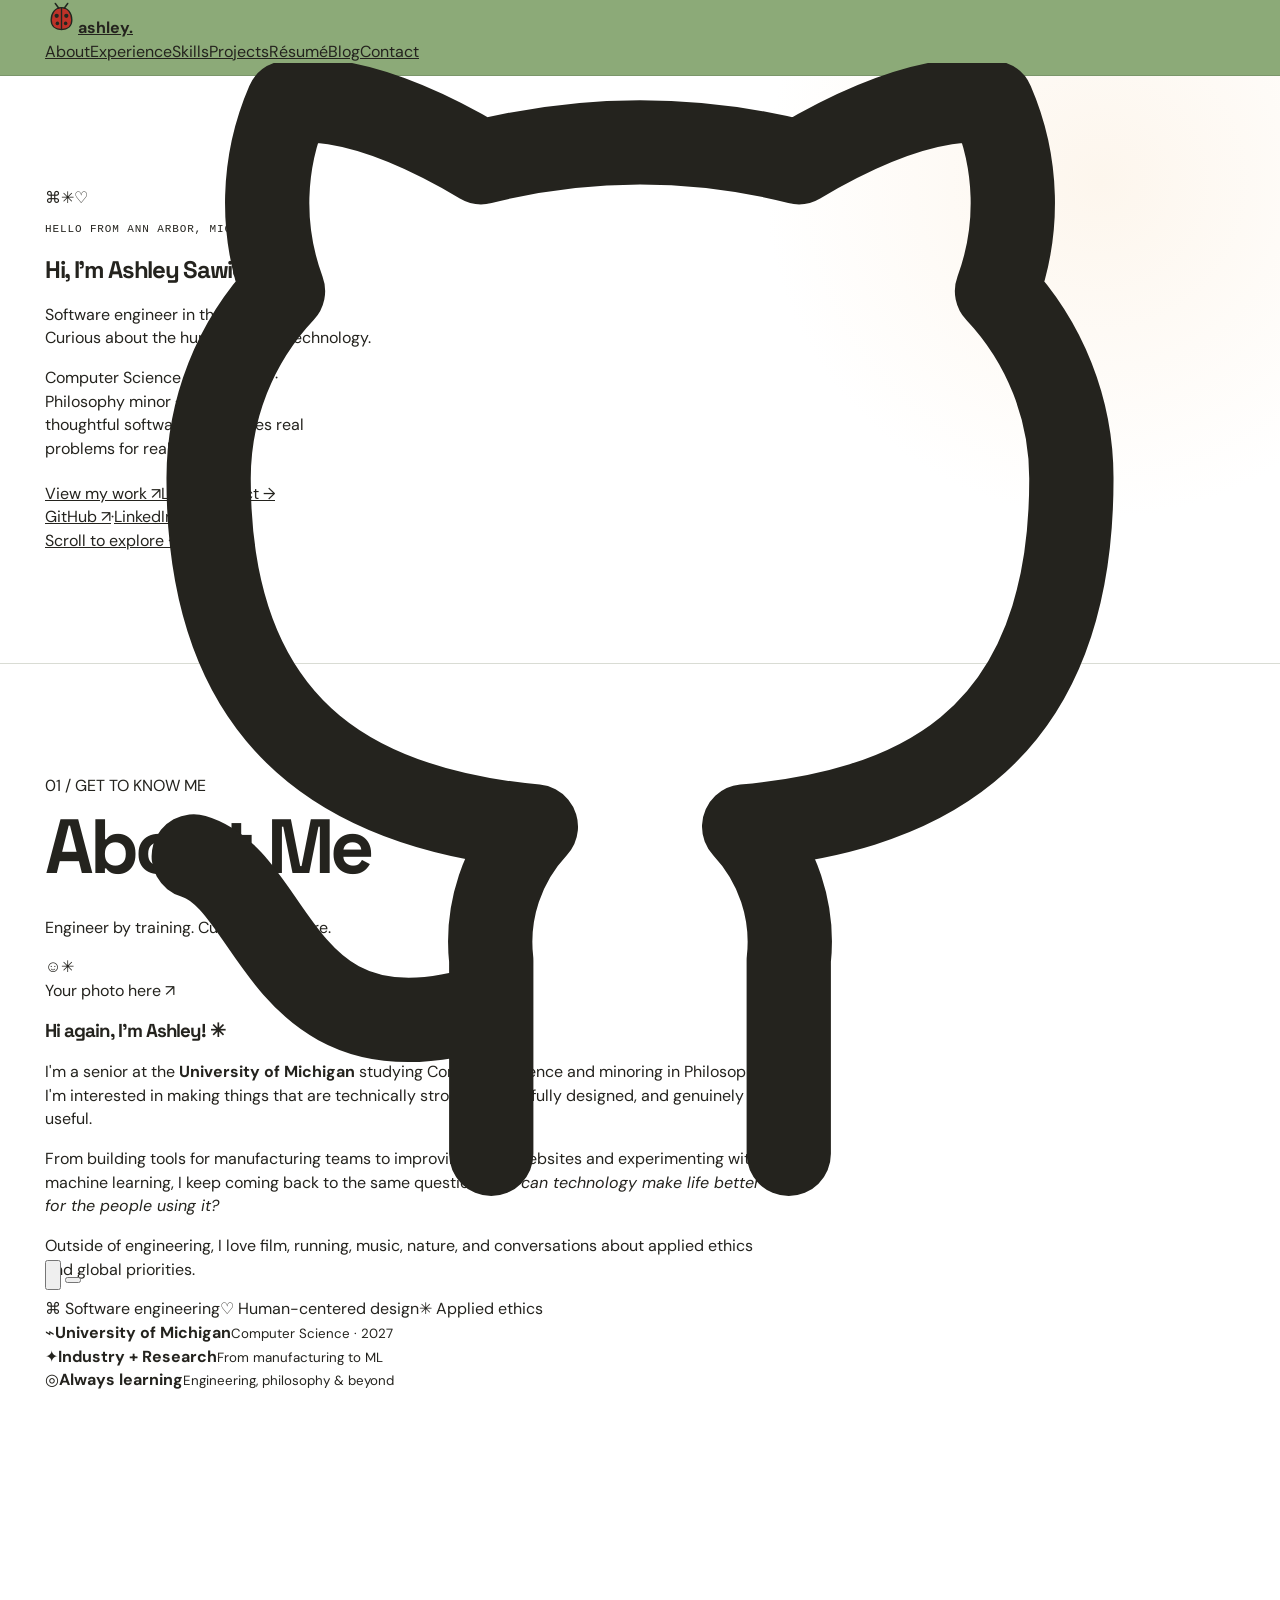
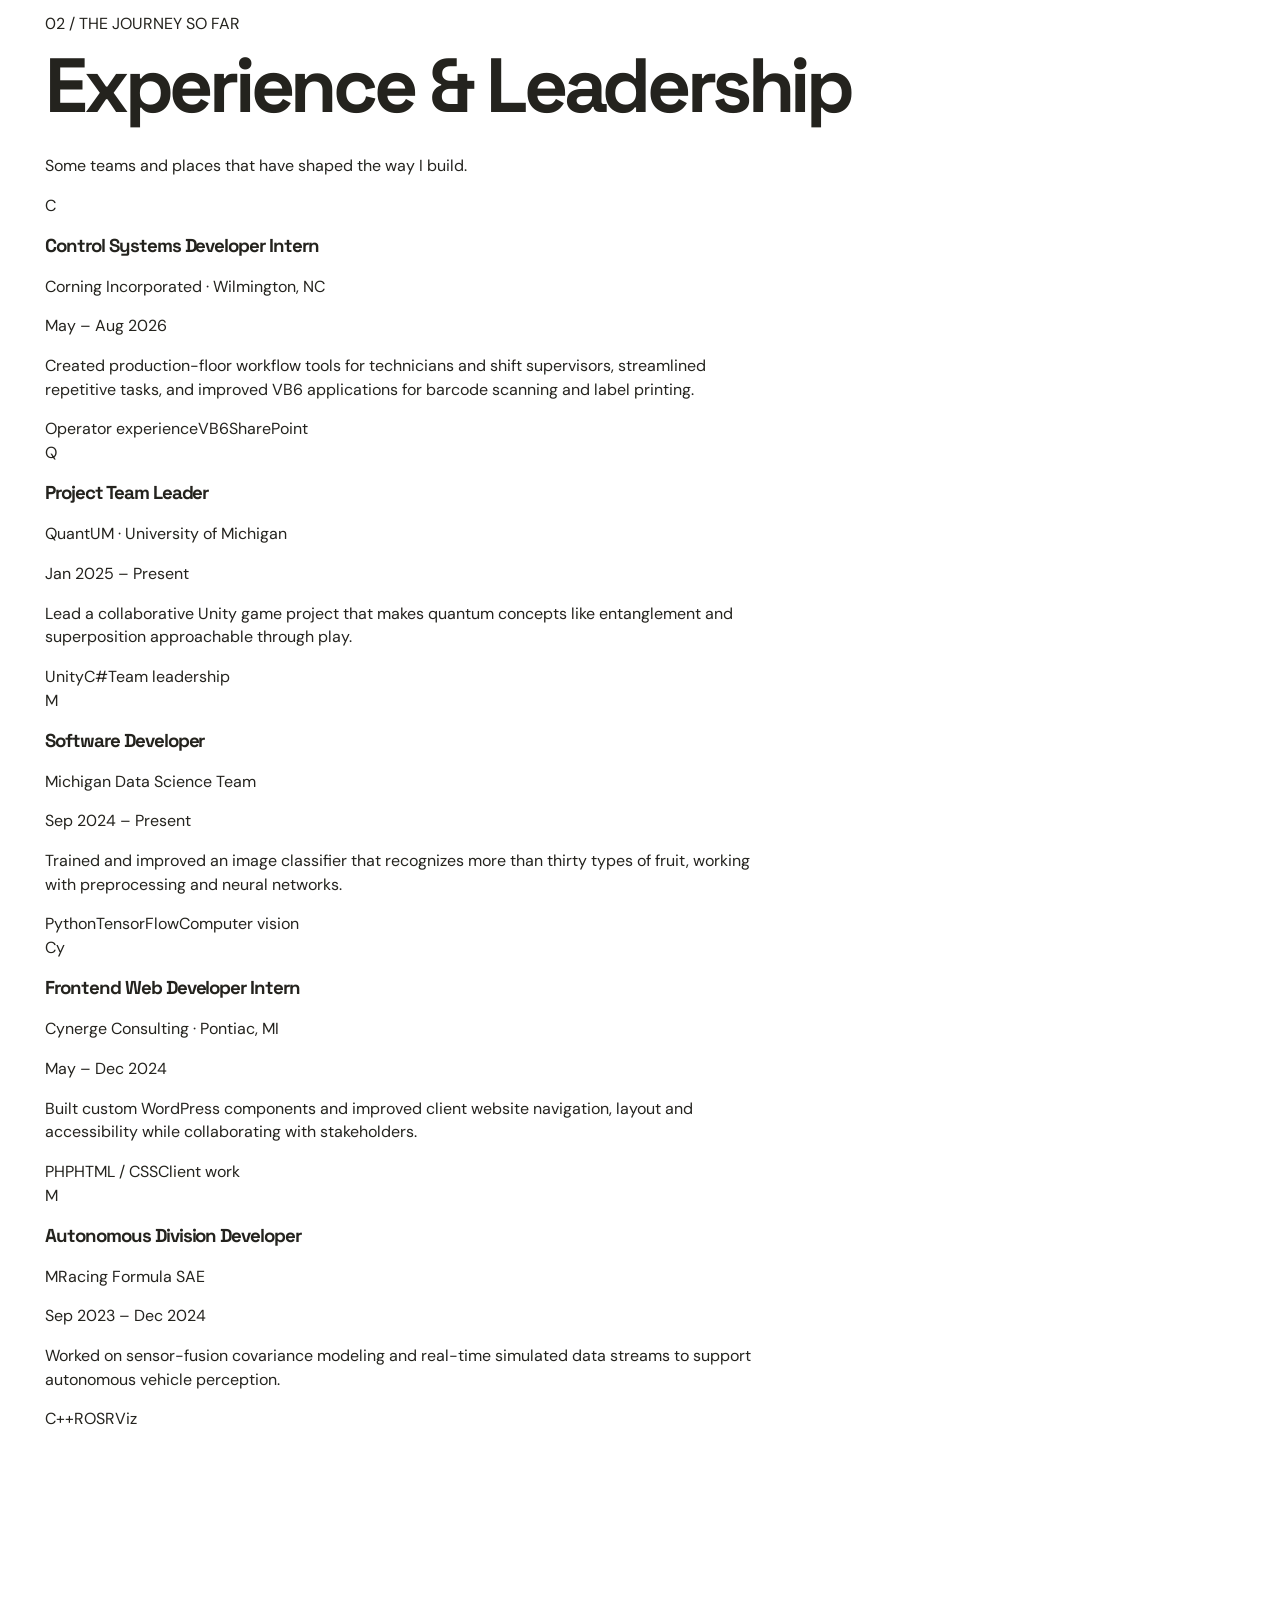
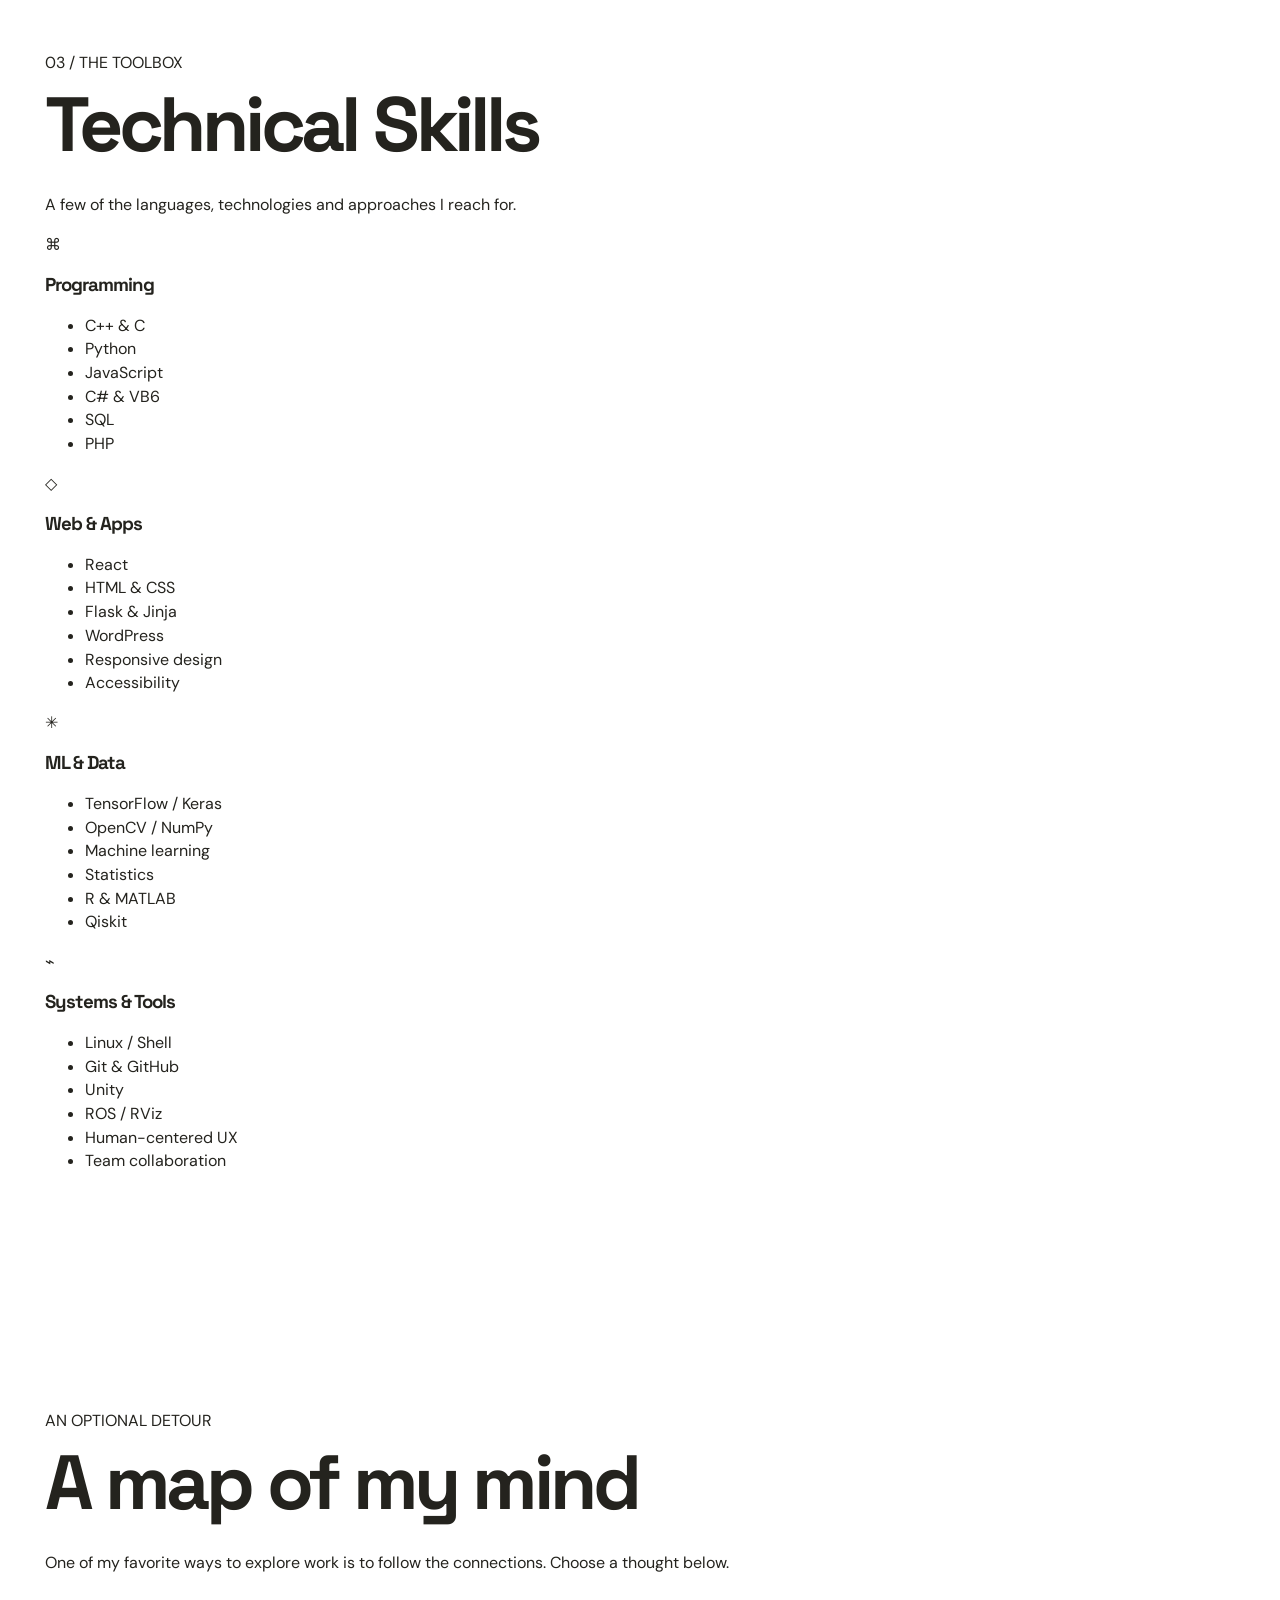
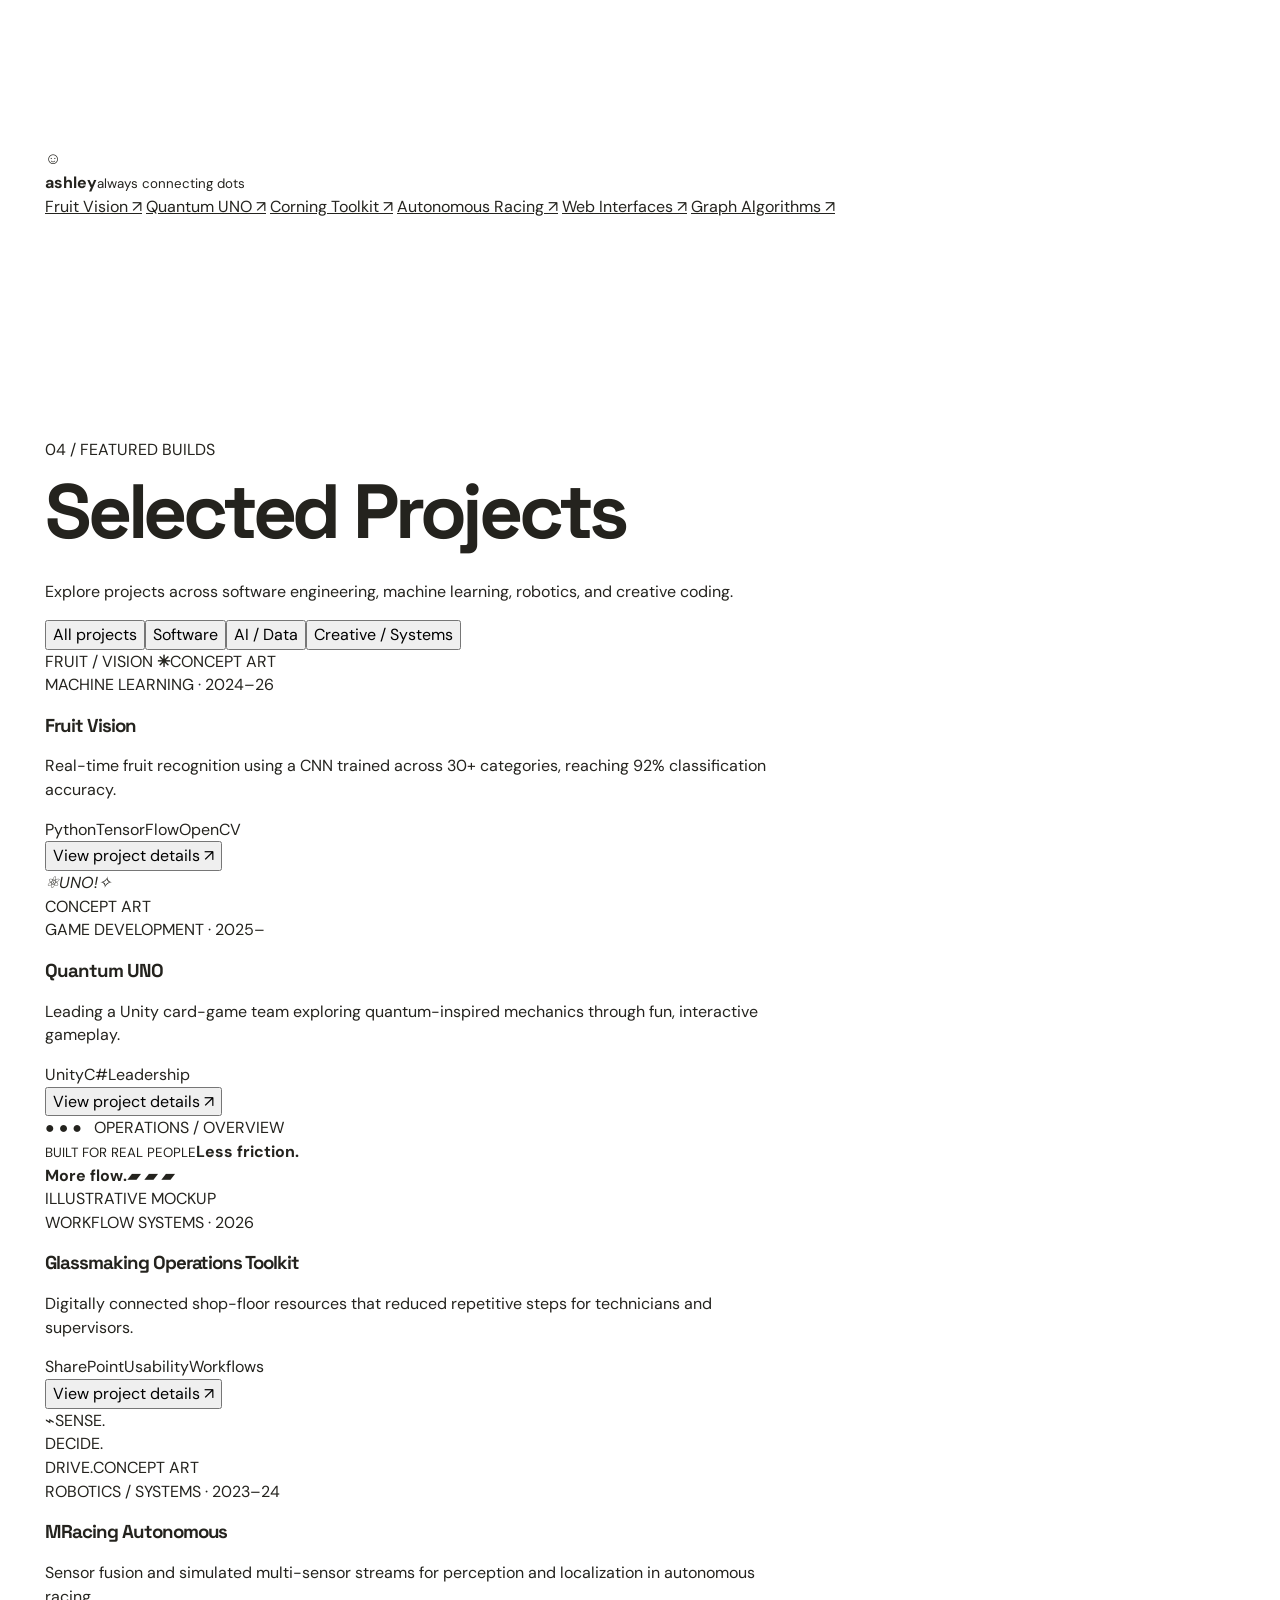
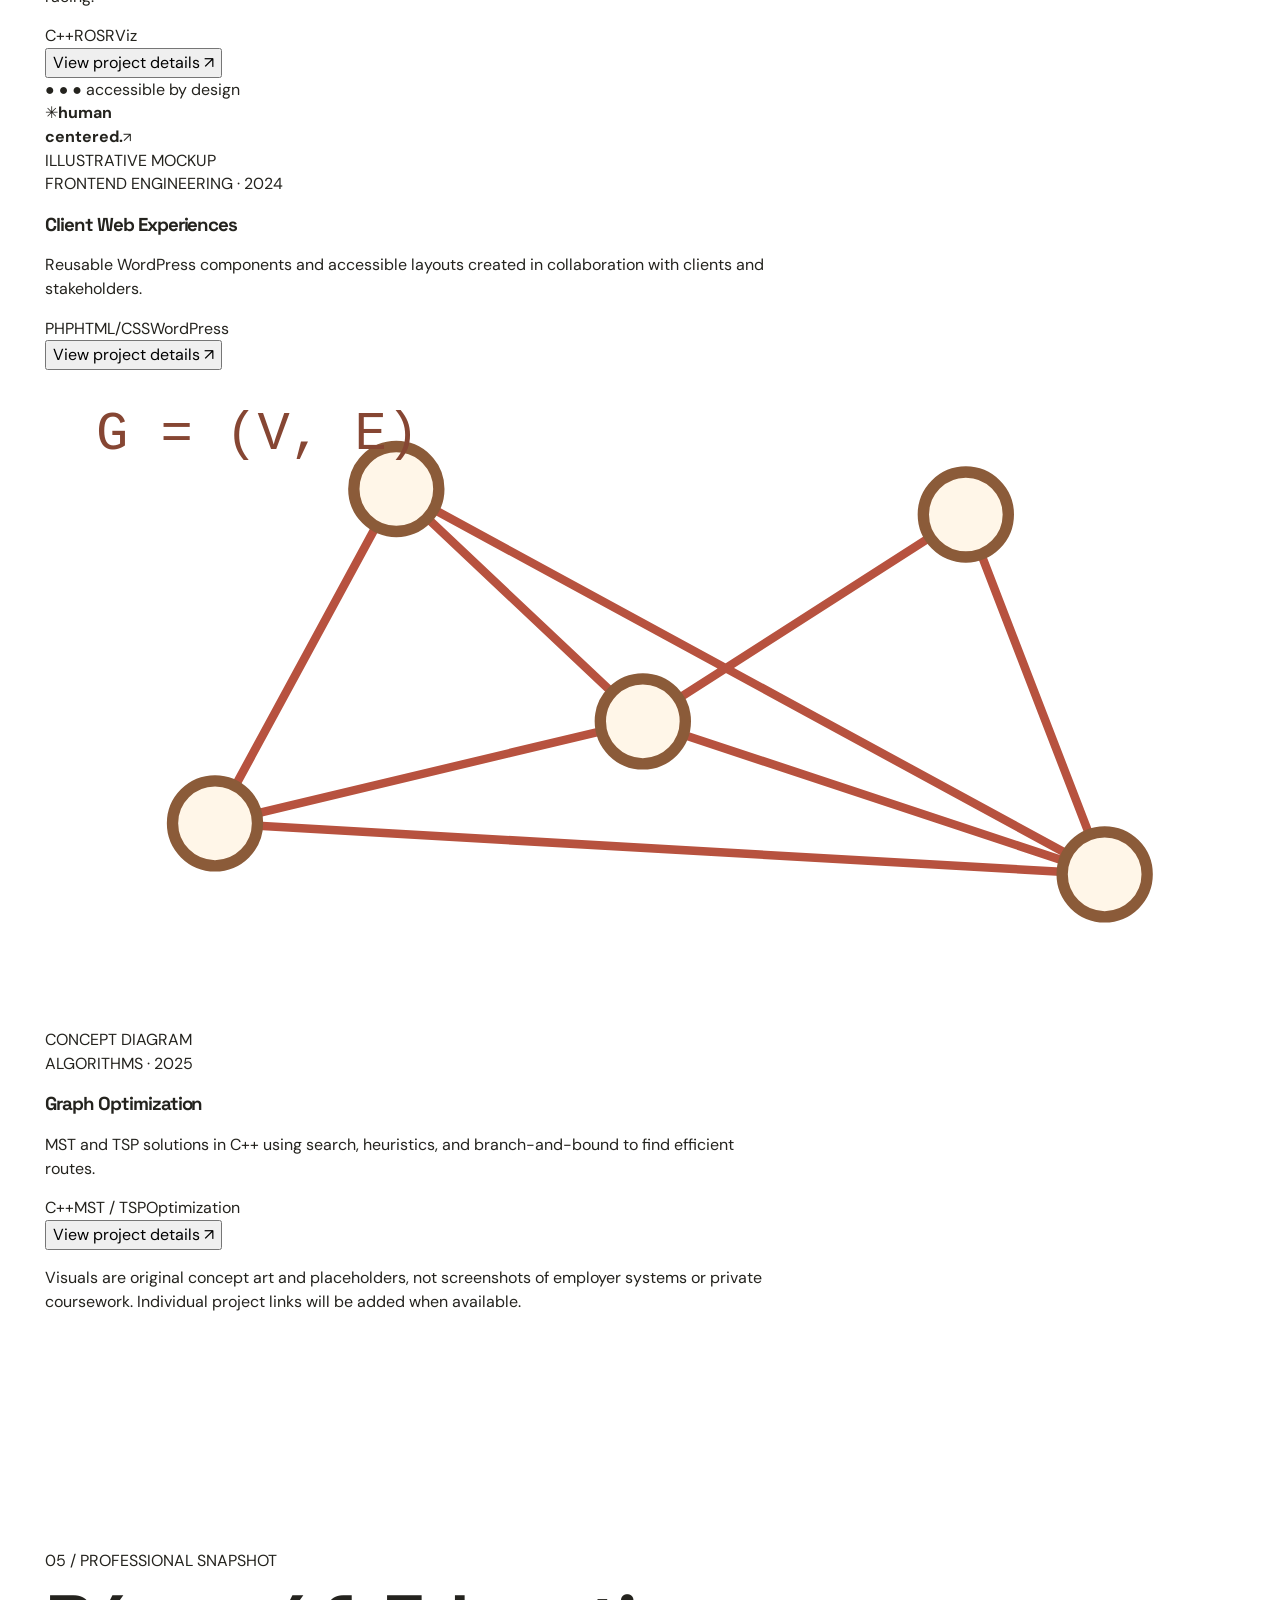
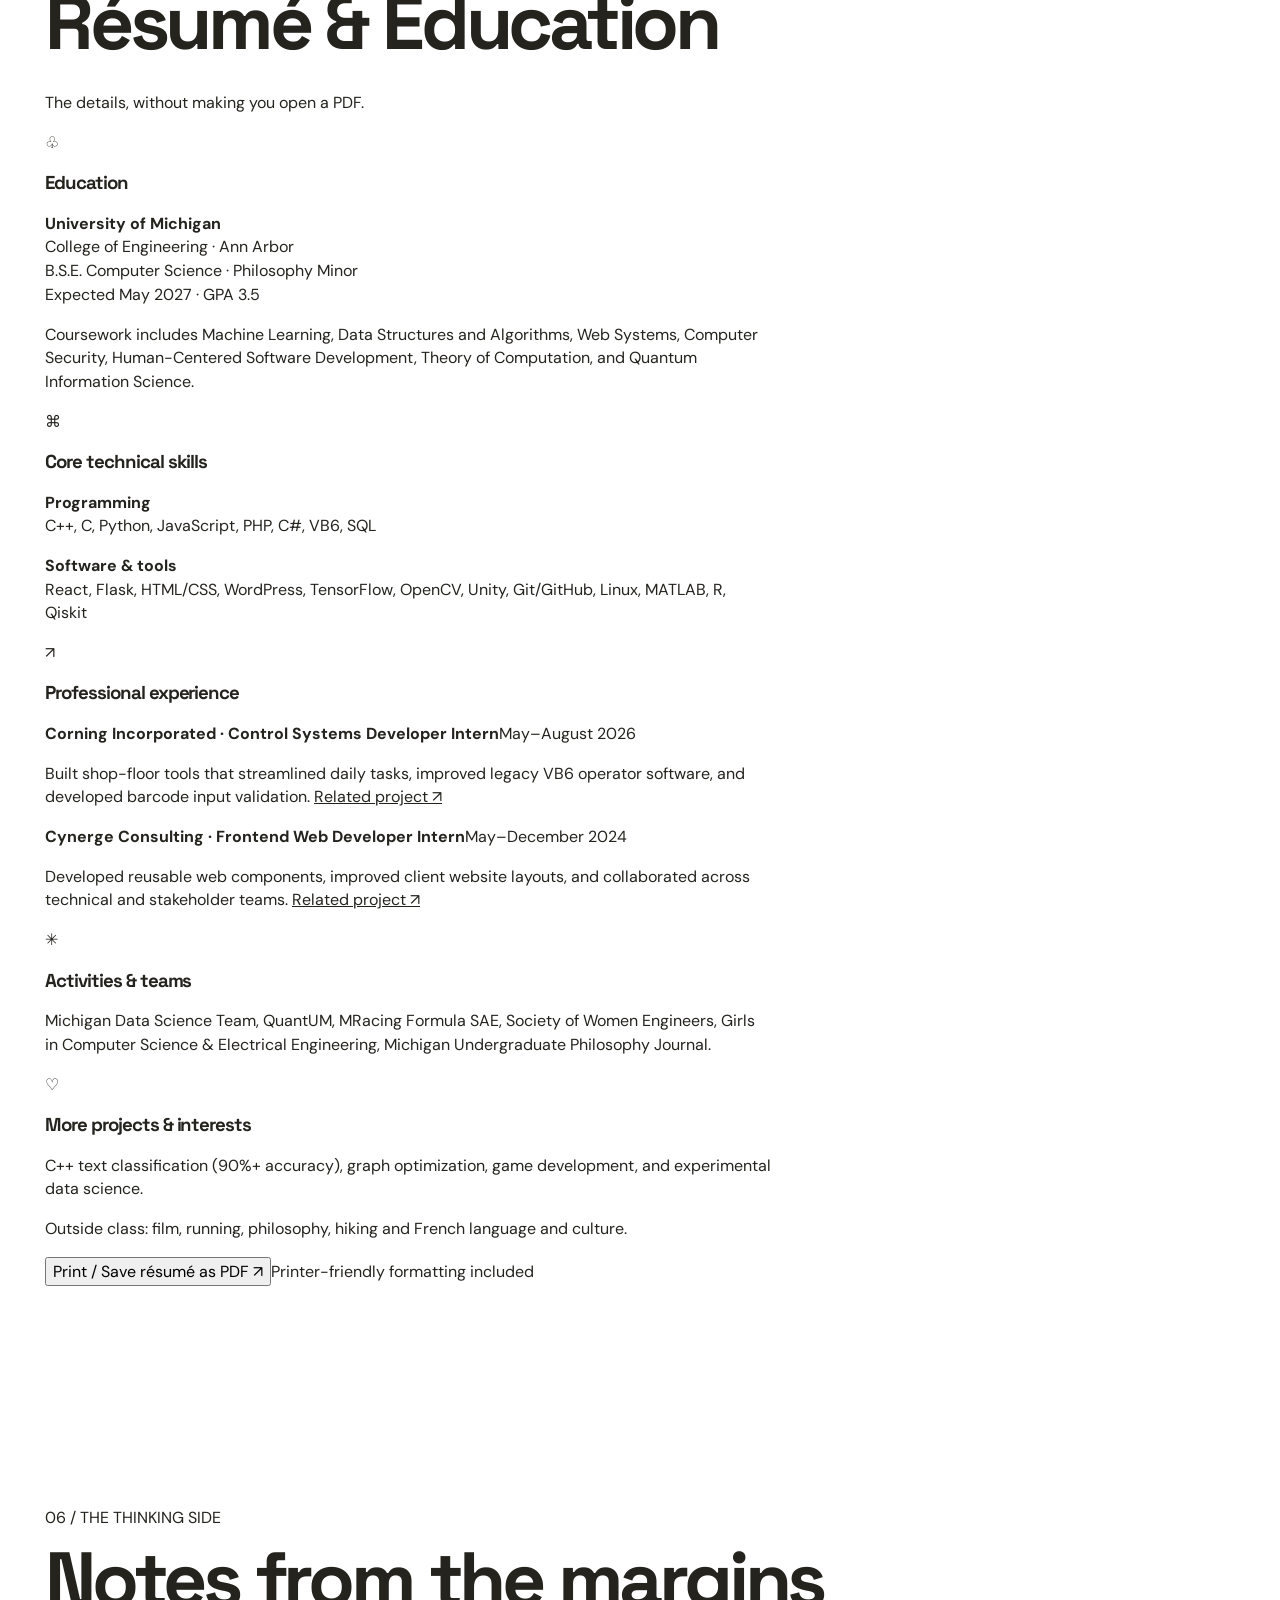
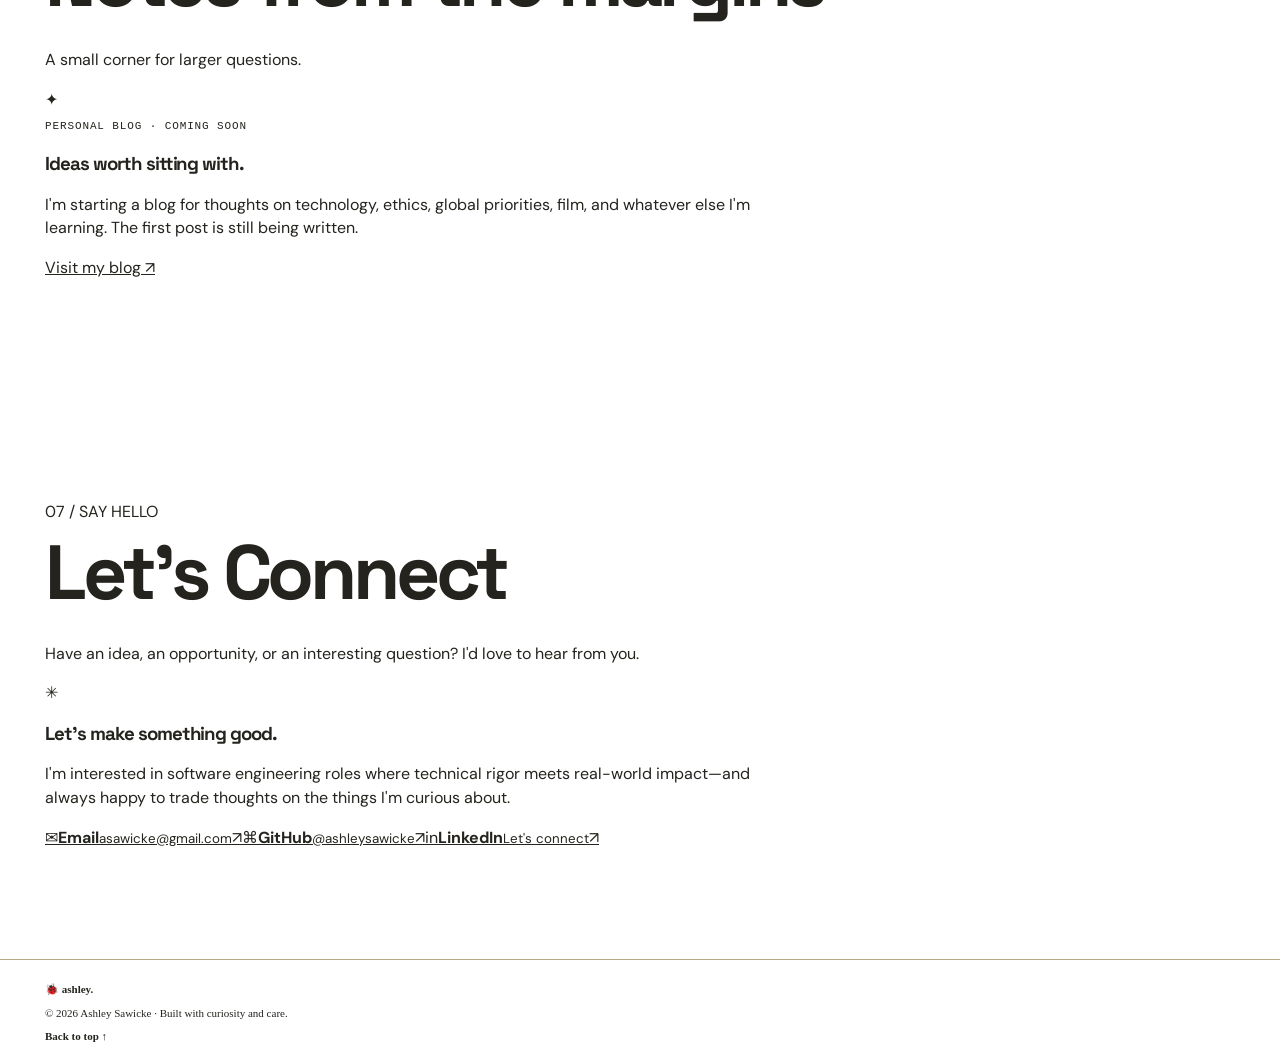
==== commit 6ce946fd: "Replace previous portfolio with clean light-first reference-inspired layout" ====
--- a/index.html
+++ b/index.html
@@ -1,131 +1,125 @@
 <!doctype html>
-<html lang="en">
+<html lang="en" data-theme="light">
 <head>
-  <meta charset="utf-8"><meta name="viewport" content="width=device-width,initial-scale=1">
-  <meta name="theme-color" content="#8caa78">
-  <meta name="description" content="Ashley Sawicke — a software engineer in the making, a philosophy enthusiast, and a collector of interesting problems. Explore my work, experience, and ideas.">
-  <meta property="og:title" content="Ashley Sawicke — a map of my mind">
-  <meta property="og:description" content="An interactive portfolio of software, curiosity, and the things in between.">
-  <title>Ashley Sawicke — a map of my mind</title>
-  <link rel="preconnect" href="https://fonts.googleapis.com"><link rel="preconnect" href="https://fonts.gstatic.com" crossorigin>
-  <link href="https://fonts.googleapis.com/css2?family=DM+Mono:wght@400;500&family=DM+Sans:wght@400;500;600;700&family=Space+Grotesk:wght@400;500;600;700&family=Playfair+Display:ital,wght@1,600&display=swap" rel="stylesheet">
-  <link rel="stylesheet" href="style.css"><script src="script.js" defer></script>
+<meta charset="utf-8"><meta name="viewport" content="width=device-width, initial-scale=1">
+<meta name="theme-color" content="#8caa78">
+<meta name="description" content="Ashley Sawicke — University of Michigan software engineering student building useful technology with curiosity and care. Projects, experience, and ideas.">
+<title>Ashley Sawicke | Software Engineer & Curious Mind</title>
+<meta property="og:title" content="Ashley Sawicke | Software Engineer & Curious Mind">
+<meta property="og:description" content="Software, thoughtful design, and the things on my mind.">
+<link rel="preconnect" href="https://fonts.googleapis.com"><link rel="preconnect" href="https://fonts.gstatic.com" crossorigin>
+<link href="https://fonts.googleapis.com/css2?family=DM+Sans:wght@400;500;600;700;800&family=Inter:wght@400;500;600;700;800&family=Space+Grotesk:wght@400;500;600;700&display=swap" rel="stylesheet">
+<link rel="stylesheet" href="style.css"><script defer src="script.js"></script>
+<script>try{if(localStorage.getItem('ashley-theme')==='dark')document.documentElement.dataset.theme='dark'}catch(e){}</script>
 </head>
 <body>
-<a class="skip-link" href="#content">Skip to main content</a>
-<header class="site-header" id="top">
-  <nav class="nav-inner" aria-label="Main navigation">
-    <a class="brand" href="#home" aria-label="Ashley Sawicke — home">
-      <span class="ladybug" aria-hidden="true">
-        <svg viewBox="0 0 52 52" width="41" height="41" xmlns="http://www.w3.org/2000/svg"><path d="M26 11C16 11 9 20 9 32c0 9 7 14 17 14s17-5 17-14C43 20 36 11 26 11" fill="#be3228" stroke="#25231e" stroke-width="2"/><path d="M26 11v35" stroke="#25231e" stroke-width="2"/><circle cx="18" cy="24" r="3.5" fill="#25231e"/><circle cx="34" cy="24" r="3.5" fill="#25231e"/><circle cx="19" cy="36" r="3" fill="#25231e"/><circle cx="33" cy="36" r="3" fill="#25231e"/><path d="m22 12-5-7m13 7 5-7M10 29H3m46 0h-7" fill="none" stroke="#25231e" stroke-width="2" stroke-linecap="round"/></svg>
-      </span><span>ashley<span class="brand-dot">.</span></span>
-    </a>
-    <button class="menu-toggle" type="button" aria-expanded="false" aria-controls="primary-links">Menu <span aria-hidden="true">☰</span></button>
-    <div class="nav-links" id="primary-links">
-      <a href="#about">About</a><a href="#projects">Projects</a><a href="#experience">Experience</a><a href="#resume">Résumé</a><a href="#writing">Writing</a>
-      <a class="nav-contact" href="#contact">Say hello <span aria-hidden="true">↗</span></a>
-    </div>
-  </nav>
-</header>
-<main id="content">
-<section class="hero" id="home" aria-labelledby="hero-heading">
-  <div class="container hero-heading-row">
-    <div>
-      <p class="eyebrow">An interactive archive of work, wonders & what-ifs <span class="mini-spark" aria-hidden="true">✳</span></p>
-      <h1 id="hero-heading">Hi, I'm<br><span>Ashley<span class="name-dot">.</span></span></h1>
-    </div>
-    <div class="hero-description"><span class="hero-asterisk" aria-hidden="true">✳</span><p>Computer science student.<br>Philosophy enthusiast.<br>Curious about pretty much everything.</p><span class="eyebrow">Follow a thread ↓</span></div>
-  </div>
-  <div class="mindmap container" id="mindmap">
-    <svg class="thread-lines" id="thread-lines" aria-hidden="true" focusable="false"></svg>
-    <a class="thought thought-fruit" href="#project-fruit" data-thread="#be3228" aria-label="Explore Fruit Vision machine learning project">
-      <span class="thought-art thought-art-fruit"><span class="art-eyebrow">01 / IMAGINE</span><span class="art-type">FRUIT<br>+ AI</span><span class="art-symbol">✳</span></span><span class="thought-label"><strong>Teaching computers to see fruit</strong><small>MACHINE LEARNING ↗</small></span>
-    </a>
-    <a class="thought thought-quantum" href="#project-quantum" data-thread="#d49a3f" aria-label="Explore Quantum UNO game project">
-      <span class="thought-art thought-art-quantum"><span class="art-eyebrow">02 / PLAY</span><span class="art-type">UNO<span class="tiny-atom">⚛</span></span></span><span class="thought-label"><strong>Quantum, but make it a game</strong><small>GAME DEVELOPMENT ↗</small></span>
-    </a>
-    <a class="thought thought-tools" href="#project-toolkit" data-thread="#588a61" aria-label="Explore Glassmaking Operations Toolkit">
-      <span class="thought-art thought-art-tools"><span class="art-eyebrow">03 / MAKE</span><span class="art-type">MAKE<br>IT WORK.</span></span><span class="thought-label"><strong>Tools for the people using them</strong><small>HUMAN-CENTERED TECH ↗</small></span>
-    </a>
-    <a class="thought thought-racing" href="#project-racing" data-thread="#469696" aria-label="Explore autonomous MRacing project">
-      <span class="thought-art thought-art-racing"><span class="art-eyebrow">04 / MOVE</span><span class="art-type">↗↗↗</span></span><span class="thought-label"><strong>Making race cars smarter</strong><small>AUTONOMOUS SYSTEMS ↗</small></span>
-    </a>
-    <a class="thought thought-web" href="#project-web" data-thread="#be3c63" aria-label="Explore client frontend web projects">
-      <span class="thought-art thought-art-web"><span class="art-eyebrow">05 / DESIGN</span><span class="art-type">HELLO<br>WORLD!</span></span><span class="thought-label"><strong>Digital places for real people</strong><small>FRONTEND ENGINEERING ↗</small></span>
-    </a>
-    <a class="thought thought-graphs" href="#project-graphs" data-thread="#d87842" aria-label="Explore graph optimization project">
-      <span class="thought-art thought-art-graphs"><span class="art-eyebrow">06 / SOLVE</span><span class="art-type">G=(V,E)</span></span><span class="thought-label"><strong>Finding a better route</strong><small>ALGORITHMS ↗</small></span>
-    </a>
-    <figure class="hero-portrait"><div class="portrait-frame">
-      <img src="https://images.unsplash.com/photo-1534528741775-53994a69daeb?auto=format&fit=crop&w=800&q=85" alt="Temporary editorial portrait; to be replaced with Ashley's own photograph" fetchpriority="high">
-      <span class="photo-placeholder-label">YOUR PORTRAIT GOES HERE</span>
-    </div><figcaption>at the center of it all <span aria-hidden="true">♥</span></figcaption></figure>
-    <span class="thread-origin" id="thread-origin" aria-hidden="true"></span>
-  </div>
-  <div class="container hero-bottom"><span>CLICK A CARD · FOLLOW A THOUGHT · GET TO KNOW ME</span><a href="#about">OR TAKE THE SCENIC ROUTE ↓</a></div>
-  <div class="hero-statement" aria-hidden="true">A MAP OF MY MIND <span>✳</span></div>
-</section>
-<section id="about" class="section section-about">
-  <div class="container">
-    <div class="section-head"><span class="section-index">(01) / THE PERSON</span><h2>A little <em>about me.</em></h2></div>
-    <div class="about-grid">
-      <div class="about-prose">
-        <p class="lead">I'm a software engineer in the making, fascinated by the space where <mark>technology, people, and ideas</mark> meet.</p>
-        <p>I'm studying Computer Science at the <strong>University of Michigan</strong> with a minor in Philosophy. I love figuring out how things work, but care just as much about whether what we're building makes someone's day—or the world—a little better.</p>
-        <p>I've worked on everything from production-floor tools and client websites to machine learning models and autonomous vehicles. Different settings, same favorite challenge: understand the problem, make something useful, and keep improving it.</p>
-        <p>My interests in applied ethics and global priorities continually shape how I think about my responsibilities as an engineer and the impact of the technology I help create.</p>
-        <a class="text-link" href="#experience">Here's where I've been ↗</a>
-      </div>
-      <aside class="side-note"><span class="note-star" aria-hidden="true">✷</span><p class="eyebrow">BEYOND THE TERMINAL</p><h3>And when I'm not coding?</h3><p>I'm probably running, watching a film, listening to music, talking philosophy, or thinking about the Great Lakes and somewhere new to explore.</p>
-        <div class="pills"><span>✴ Film</span><span>↝ Running</span><span>☼ Nature</span><span>♡ Philosophy</span><span>♪ Music</span><span>⚛ Quantum</span></div>
-      </aside>
+<a class="skip-link" href="#main">Skip to content</a>
+<header class="site-header">
+  <div class="nav container">
+    <a class="logo" href="#home" aria-label="Ashley Sawicke — homepage"><span class="bug" aria-hidden="true"><svg viewBox="0 0 48 48" width="33" height="33" fill="none"><path d="M24 11c-8.9 0-15 7.8-15 18.1C9 38 15 43 24 43s15-5 15-13.9C39 18.8 32.9 11 24 11Z" fill="#BE3228" stroke="#212720" stroke-width="2"/><path d="M24 11v32" stroke="#212720" stroke-width="2"/><g fill="#212720"><circle cx="17" cy="23" r="3.1"/><circle cx="31" cy="23" r="3.1"/><circle cx="18" cy="34" r="2.6"/><circle cx="30" cy="34" r="2.6"/></g><path d="m20 12-5-7m13 7 5-7" stroke="#212720" stroke-width="2.2" stroke-linecap="round"/></svg></span><strong>ashley<span>.</span></strong></a>
+    <nav id="site-menu" class="site-menu" aria-label="Primary navigation">
+      <a href="#about">About</a><a href="#experience">Experience</a><a href="#skills">Skills</a><a href="#projects">Projects</a><a href="#resume">Résumé</a><a href="blog/">Blog</a><a href="#contact">Contact</a>
+    </nav>
+    <div class="nav-actions">
+      <a class="social-mini" href="https://github.com/ashleysawicke" target="_blank" rel="noopener noreferrer" aria-label="Ashley's GitHub profile"><svg viewBox="0 0 24 24" aria-hidden="true"><path d="M9 19c-4.3 1.4-4.3-2.5-6-3m12 6v-3.9a3.4 3.4 0 0 0-.9-2.7c3.2-.3 6.6-1.5 6.6-7a5.5 5.5 0 0 0-1.5-3.8 5.1 5.1 0 0 0-.1-3.8S17.9.4 15.2 2a13 13 0 0 0-6.4 0C6.1.4 4.9.8 4.9.8a5.1 5.1 0 0 0-.1 3.8 5.5 5.5 0 0 0-1.5 3.8c0 5.4 3.4 6.7 6.6 7A3.4 3.4 0 0 0 9 18.1V22" fill="none" stroke="currentColor" stroke-width="1.7" stroke-linecap="round" stroke-linejoin="round"/></svg></a>
+      <button class="theme-toggle" id="theme-toggle" type="button" aria-label="Switch to dark mode" title="Toggle light/dark theme"><svg class="moon" viewBox="0 0 24 24" aria-hidden="true"><path d="M20.7 15.5a9 9 0 0 1-12.2-12A9 9 0 1 0 20.7 15.5Z" fill="none" stroke="currentColor" stroke-width="1.8" stroke-linejoin="round"/></svg><svg class="sun" viewBox="0 0 24 24" aria-hidden="true"><circle cx="12" cy="12" r="4" stroke="currentColor" fill="none" stroke-width="1.8"/><path d="M12 2v2m0 16v2M4.9 4.9l1.4 1.4m11.4 11.4 1.4 1.4M2 12h2m16 0h2M4.9 19.1l1.4-1.4M17.7 6.3l1.4-1.4" stroke="currentColor" stroke-width="1.8" stroke-linecap="round"/></svg></button>
+      <button class="menu-button" type="button" id="menu-button" aria-label="Open navigation menu" aria-controls="site-menu" aria-expanded="false"><span></span><span></span><span></span></button>
     </div>
   </div>
-</section>
-<section id="projects" class="section section-projects">
-  <div class="container"><div class="section-head"><span class="section-index">(02) / THINGS I'VE MADE</span><h2>Selected <em>work.</em></h2><p>Different disciplines, shared curiosity. A few of the problems I've had the pleasure of working on.</p></div>
-  <div class="projects-grid">
-    <article class="project" id="project-fruit"><div class="project-art project-fruit"><img loading="lazy" src="https://images.unsplash.com/photo-1619566636858-adf3ef46400b?auto=format&fit=crop&w=1000&q=82" alt="Illustrative photograph of colorful fruit"><span class="project-overlay-type">SEEING IS<br>BELIEVING ✳</span><small>PLACEHOLDER IMAGE · 01</small></div>
-      <div class="project-body"><div class="project-meta"><span>01</span><span>AI / MACHINE LEARNING</span></div><h3>Fruit Vision</h3><p>Created a fruit-identification application using a convolutional neural network, reaching <strong>92% accuracy across 30+ fruit categories.</strong> Preprocessed over 5,000 images using augmentation and image processing to strengthen performance.</p><div class="pills tech"><span>Python</span><span>TensorFlow</span><span>Keras</span><span>OpenCV</span></div><a href="#contact" class="text-link">Ask me about it ↗</a></div>
-    </article>
-    <article class="project" id="project-quantum"><div class="project-art project-quantum"><div class="cards-visual" aria-hidden="true"><div>⚛<small>SUPERPOSITION</small></div><div>UNO!<small>ENTANGLEMENT</small></div><div>↗<small>YOUR TURN</small></div></div><small>ILLUSTRATIVE ARTWORK · 02</small></div>
-      <div class="project-body"><div class="project-meta"><span>02</span><span>GAME DESIGN / LEADERSHIP</span></div><h3>Quantum UNO</h3><p>Lead a student team developing a Unity card game that brings quantum concepts—superposition, entanglement, and gates—into playful mechanics and interactive learning.</p><div class="pills tech"><span>Unity</span><span>C#</span><span>Git</span><span>Team leadership</span></div><a href="#contact" class="text-link">Ask me about it ↗</a></div>
-    </article>
-    <article class="project" id="project-toolkit"><div class="project-art project-toolkit"><div class="mock-toolkit" aria-hidden="true"><div class="mock-toolbar"><span>● ● ●</span> &nbsp; OPERATIONS / OVERVIEW</div><div class="mock-sidebar"><i></i><i></i><i></i></div><div class="mock-content"><small>OPERATIONS TOOLKIT</small><strong>Less friction.<br>More flow.</strong><div class="mock-buttons"><b></b><b></b></div></div></div><small>ILLUSTRATIVE MOCKUP · 03</small></div>
-      <div class="project-body"><div class="project-meta"><span>03</span><span>INDUSTRIAL SOFTWARE / UX</span></div><h3>Glassmaking Operations Toolkit</h3><p>Created connected digital tools for supervisors and technicians at Corning's optical fiber plant, removing <strong>four or more repetitive steps</strong> from daily workflows. Details are intentionally high-level to respect workplace confidentiality.</p><div class="pills tech"><span>SharePoint</span><span>Workflow design</span><span>Usability</span></div><a href="#experience" class="text-link">Related experience ↗</a></div>
-    </article>
-    <article class="project" id="project-racing"><div class="project-art project-racing"><img loading="lazy" src="https://images.unsplash.com/photo-1552519507-da3b142c6e3d?auto=format&fit=crop&w=1000&q=82" alt="Illustrative sports car photo, not the MRacing vehicle"><span class="project-overlay-type">PERCEIVE.<br>DECIDE.<br>DRIVE.</span><small>PLACEHOLDER IMAGE · 04</small></div>
-      <div class="project-body"><div class="project-meta"><span>04</span><span>ROBOTICS / PERCEPTION</span></div><h3>MRacing Autonomous Systems</h3><p>Contributed to autonomous vehicle perception through sensor-fusion covariance modeling and simulated multi-sensor processing pipelines for a Formula SAE racing team.</p><div class="pills tech"><span>C++</span><span>ROS</span><span>RViz</span><span>Sensor fusion</span></div><a href="#resume" class="text-link">My technical background ↗</a></div>
-    </article>
-    <article class="project" id="project-web"><div class="project-art project-web"><div class="mock-browser" aria-hidden="true"><div class="mock-toolbar">● ● ● <span>DESIGN FOR EVERYONE</span></div><div class="mock-browser-body"><i>✳</i><strong>human<br>centered.</strong><b>↗</b></div></div><small>ILLUSTRATIVE MOCKUP · 05</small></div>
-      <div class="project-body"><div class="project-meta"><span>05</span><span>FRONTEND / ACCESSIBILITY</span></div><h3>Client Web Experiences</h3><p>Built modular WordPress components and improved navigation and information layouts for client websites at Cynerge Consulting, working with stakeholders to shape more intuitive experiences.</p><div class="pills tech"><span>PHP</span><span>HTML</span><span>CSS</span><span>WordPress</span></div><a href="#experience" class="text-link">Related experience ↗</a></div>
-    </article>
-    <article class="project" id="project-graphs"><div class="project-art project-graphs"><svg viewBox="0 0 500 280" role="img" aria-label="Illustrative graph of five connected nodes"><g fill="none" stroke="#c75f3d" stroke-width="3"><path d="M65 210 140 72 260 154 387 55 436 203 260 154 65 210 436 203 140 72"/></g><g fill="#fff9dd" stroke="#89482b" stroke-width="4"><circle cx="65" cy="210" r="18"/><circle cx="140" cy="72" r="18"/><circle cx="260" cy="154" r="18"/><circle cx="387" cy="55" r="18"/><circle cx="436" cy="203" r="18"/></g><text x="28" y="40" font-family="monospace" font-size="23" fill="#8c432d">G = (V, E)</text></svg><small>ILLUSTRATIVE DIAGRAM · 06</small></div>
-      <div class="project-body"><div class="project-meta"><span>06</span><span>ALGORITHMS / OPTIMIZATION</span></div><h3>Graph Optimization</h3><p>Implemented minimum-spanning-tree and traveling-salesperson approaches in C++, combining heuristic search, branch-and-bound, and 2-opt improvement to balance runtime with solution quality.</p><div class="pills tech"><span>C++</span><span>Graphs</span><span>MST / TSP</span><span>Optimization</span></div><a href="#resume" class="text-link">My technical background ↗</a></div>
-    </article>
-  </div><p class="disclosure">Visuals are illustrative placeholders, not screenshots of proprietary work. Original screenshots or approved demos can replace them later.</p>
+</header>
+<main id="main">
+<section class="hero section" id="home">
+  <div class="hero-halo hero-halo-a" aria-hidden="true"></div><div class="hero-halo hero-halo-b" aria-hidden="true"></div>
+  <div class="container hero-inner">
+    <div class="hero-icons" aria-hidden="true"><span>⌘</span><span>✳</span><span>♡</span></div>
+    <p class="eyebrow hero-status"><span class="status-dot"></span> HELLO FROM ANN ARBOR, MICHIGAN</p>
+    <h1>Hi, I'm <span class="hero-name">Ashley Sawicke<span class="small-period">.</span></span></h1>
+    <p class="hero-tagline">Software engineer in the making.<br><span>Curious about the human side of technology.</span></p>
+    <p class="hero-description">Computer Science @ Michigan · Philosophy minor · Building thoughtful software that solves real problems for real people.</p>
+    <div class="hero-buttons"><a class="button button-primary" href="#projects">View my work <span aria-hidden="true">↗</span></a><a class="button button-secondary" href="#contact">Let's connect <span aria-hidden="true">→</span></a></div>
+    <div class="hero-social"><a href="https://github.com/ashleysawicke" target="_blank" rel="noopener noreferrer">GitHub ↗</a><span>·</span><a href="https://www.linkedin.com/in/ashley-sawicke/" target="_blank" rel="noopener noreferrer">LinkedIn ↗</a><span>·</span><a href="mailto:asawicke@gmail.com">Email ↗</a></div>
+    <a class="scroll-cue" href="#about">Scroll to explore <span aria-hidden="true">↓</span></a>
   </div>
 </section>
-<section id="experience" class="section section-experience"><div class="container">
-  <div class="section-head"><span class="section-index">(03) / ALONG THE WAY</span><h2>My <em>timeline.</em></h2></div>
-  <div class="timeline">
-    <article class="timeline-entry"><time>2026 / MAY–AUG</time><div class="timeline-content"><span class="eyebrow">INDUSTRY / INTERNSHIP</span><h3>Corning Incorporated</h3><strong>Control Systems Developer Intern · Wilmington, NC</strong><p>Developed production-floor tools for technicians and shift supervisors, improved a legacy VB6 label printer, and built validated barcode-scanning functionality for shop-floor interfaces.</p><a href="#project-toolkit">Explore the related project ↗</a></div></article>
-    <article class="timeline-entry"><time>2025–PRESENT</time><div class="timeline-content"><span class="eyebrow">LEADERSHIP / STUDENT TEAM</span><h3>QuantUM</h3><strong>Project Team Leader · Game Developer</strong><p>Leading developers and designers building quantum-inspired UNO in Unity, combining teamwork, software architecture, and interactive game mechanics.</p><a href="#project-quantum">Explore the related project ↗</a></div></article>
-    <article class="timeline-entry"><time>2024–PRESENT</time><div class="timeline-content"><span class="eyebrow">STUDENT TEAM / MACHINE LEARNING</span><h3>Michigan Data Science Team</h3><strong>Software Developer</strong><p>Designed and trained a fruit-identification CNN, exploring preprocessing and model performance across more than thirty categories.</p><a href="#project-fruit">Explore the related project ↗</a></div></article>
-    <article class="timeline-entry"><time>2024 / MAY–DEC</time><div class="timeline-content"><span class="eyebrow">INDUSTRY / INTERNSHIP</span><h3>Cynerge Consulting</h3><strong>Frontend Web Developer Intern · Pontiac, MI</strong><p>Developed custom WordPress components, improved client websites, and collaborated in stand-ups and stakeholder meetings to build accessible, maintainable interfaces.</p><a href="#project-web">Explore the related project ↗</a></div></article>
-    <article class="timeline-entry"><time>2023–2024</time><div class="timeline-content"><span class="eyebrow">STUDENT TEAM / AUTONOMY</span><h3>MRacing Formula SAE</h3><strong>Autonomous Division · Software Developer</strong><p>Worked on real-time sensor processing, covariance modeling, and simulated multi-sensor data in ROS and RViz.</p><a href="#project-racing">Explore the related project ↗</a></div></article>
+
+<section id="about" class="section content-section"><div class="container narrow">
+  <div class="section-title"><span class="section-kicker">01 / GET TO KNOW ME</span><h2>About <span>Me</span></h2><p>Engineer by training. Curious by nature.</p></div>
+  <div class="about-card">
+    <div class="about-avatar"><div class="avatar-art" role="img" aria-label="Illustrated portrait placeholder. Replace with Ashley's photo."><span class="avatar-face">☺</span><span class="avatar-spark">✳</span></div><span class="avatar-caption">Your photo here ↗</span></div>
+    <div class="about-body"><h3>Hi again, I'm Ashley! <span class="wave" aria-hidden="true">✳</span></h3><p>I'm a senior at the <strong>University of Michigan</strong> studying Computer Science and minoring in Philosophy. I'm interested in making things that are technically strong, thoughtfully designed, and genuinely useful.</p><p>From building tools for manufacturing teams to improving client websites and experimenting with machine learning, I keep coming back to the same question: <em>how can technology make life better for the people using it?</em></p><p>Outside of engineering, I love film, running, music, nature, and conversations about applied ethics and global priorities.</p><div class="about-pills"><span>⌘ Software engineering</span><span>♡ Human-centered design</span><span>✳ Applied ethics</span></div></div>
+  </div>
+  <div class="quick-facts"><div><span class="fact-icon">⌁</span><strong>University of Michigan</strong><small>Computer Science · 2027</small></div><div><span class="fact-icon">✦</span><strong>Industry + Research</strong><small>From manufacturing to ML</small></div><div><span class="fact-icon">◎</span><strong>Always learning</strong><small>Engineering, philosophy & beyond</small></div></div>
+</div></section>
+
+<section id="experience" class="section content-section soft-section"><div class="container narrow">
+  <div class="section-title"><span class="section-kicker">02 / THE JOURNEY SO FAR</span><h2>Experience <span>&amp; Leadership</span></h2><p>Some teams and places that have shaped the way I build.</p></div>
+  <div class="experience-list">
+   <article class="experience-card"><div class="org-icon coral">C</div><div class="experience-main"><div class="experience-top"><div><h3>Control Systems Developer Intern</h3><p class="org-name">Corning Incorporated · Wilmington, NC</p></div><time>May – Aug 2026</time></div><p>Created production-floor workflow tools for technicians and shift supervisors, streamlined repetitive tasks, and improved VB6 applications for barcode scanning and label printing.</p><div class="tags"><span>Operator experience</span><span>VB6</span><span>SharePoint</span></div></div></article>
+   <article class="experience-card"><div class="org-icon teal">Q</div><div class="experience-main"><div class="experience-top"><div><h3>Project Team Leader</h3><p class="org-name">QuantUM · University of Michigan</p></div><time>Jan 2025 – Present</time></div><p>Lead a collaborative Unity game project that makes quantum concepts like entanglement and superposition approachable through play.</p><div class="tags"><span>Unity</span><span>C#</span><span>Team leadership</span></div></div></article>
+   <article class="experience-card"><div class="org-icon golden">M</div><div class="experience-main"><div class="experience-top"><div><h3>Software Developer</h3><p class="org-name">Michigan Data Science Team</p></div><time>Sep 2024 – Present</time></div><p>Trained and improved an image classifier that recognizes more than thirty types of fruit, working with preprocessing and neural networks.</p><div class="tags"><span>Python</span><span>TensorFlow</span><span>Computer vision</span></div></div></article>
+   <article class="experience-card"><div class="org-icon berry">Cy</div><div class="experience-main"><div class="experience-top"><div><h3>Frontend Web Developer Intern</h3><p class="org-name">Cynerge Consulting · Pontiac, MI</p></div><time>May – Dec 2024</time></div><p>Built custom WordPress components and improved client website navigation, layout and accessibility while collaborating with stakeholders.</p><div class="tags"><span>PHP</span><span>HTML / CSS</span><span>Client work</span></div></div></article>
+   <article class="experience-card"><div class="org-icon blue">M</div><div class="experience-main"><div class="experience-top"><div><h3>Autonomous Division Developer</h3><p class="org-name">MRacing Formula SAE</p></div><time>Sep 2023 – Dec 2024</time></div><p>Worked on sensor-fusion covariance modeling and real-time simulated data streams to support autonomous vehicle perception.</p><div class="tags"><span>C++</span><span>ROS</span><span>RViz</span></div></div></article>
   </div>
 </div></section>
-<section id="resume" class="section section-resume"><div class="container">
-  <div class="section-head"><span class="section-index">(04) / THE PROFESSIONAL DETAILS</span><h2>The <em>résumé.</em></h2><p>A native, browser-friendly résumé, with links connecting experience to the projects behind it.</p></div>
-  <div class="resume-grid">
-    <section class="resume-box"><h3>Education</h3><p><strong>University of Michigan</strong><br>College of Engineering · Ann Arbor, MI<br>B.S.E. Computer Science · Minor in Philosophy<br>Expected May 2027 · GPA 3.5</p><p>Relevant courses: Data Structures & Algorithms, Machine Learning, Web Systems, Security, Human-Centered Software Development, Statistics, Theory of Computation, Quantum Information Science.</p></section>
-    <section class="resume-box"><h3>Technical toolkit</h3><p><strong>Languages</strong><br>C++, C, Python, JavaScript, PHP, C#, VB6, SQL, MATLAB, R</p><p><strong>Web / frameworks</strong><br>HTML, CSS, React, Flask, Jinja, WordPress, Unity, Qiskit</p><p><strong>Tools / systems</strong><br>Linux, Shell Scripting, Git/GitHub, OpenCV, TensorFlow, Keras, ROS</p></section>
-    <section class="resume-box resume-wide"><h3>Professional experience</h3><div class="resume-job"><h4>Corning Incorporated <span>May–Aug 2026</span></h4><p class="resume-role">Control Systems Developer Intern · Wilmington, NC</p><ul><li>Built integrated production-floor resources, simplifying repetitive workflows for shift supervisors and technicians. <a href="#project-toolkit">Related project ↗</a></li><li>Improved configuration, printer integration, and operator UI behavior in a VB6 label-printing app.</li><li>Developed barcode-scanning input with validation and phased-rollout considerations.</li></ul></div><div class="resume-job"><h4>Cynerge Consulting <span>May–Dec 2024</span></h4><p class="resume-role">Frontend Web Developer Intern · Pontiac, MI</p><ul><li>Built custom, maintainable WordPress components using PHP, HTML and CSS. <a href="#project-web">Related project ↗</a></li><li>Redesigned client content layouts with usability and accessibility in mind.</li><li>Collaborated in more than thirty stand-ups and regular client meetings to define needs and improve delivery.</li></ul></div></section>
-    <section class="resume-box"><h3>Projects & teams</h3><ul><li><a href="#project-fruit">Fruit Vision</a> — CNN classifier; 92% accuracy across 30+ categories.</li><li><a href="#project-quantum">Quantum UNO</a> — Unity game development and team leadership.</li><li><a href="#project-racing">MRacing</a> — autonomous sensor fusion and robotics.</li><li><a href="#project-graphs">Graph Optimization</a> — MST and TSP algorithms in C++.</li><li>Machine Learning Classifier — C++ probabilistic text model, 90%+ accuracy.</li></ul></section>
-    <section class="resume-box"><h3>Community & interests</h3><p>QuantUM, Michigan Data Science Team, MRacing, Girls in Computer Science & Electrical Engineering, Society of Women Engineers, Michigan Undergraduate Philosophy Journal.</p><p>Running, film studies, applied ethics, hiking, French language and culture.</p><button id="print-resume" class="resume-print" type="button">Print / save as PDF ↗</button></section>
+
+<section id="skills" class="section content-section"><div class="container narrow"><div class="section-title"><span class="section-kicker">03 / THE TOOLBOX</span><h2>Technical <span>Skills</span></h2><p>A few of the languages, technologies and approaches I reach for.</p></div>
+  <div class="skill-grid">
+   <article class="skill-card"><span class="skill-symbol coral">⌘</span><h3>Programming</h3><ul><li>C++ & C</li><li>Python</li><li>JavaScript</li><li>C# & VB6</li><li>SQL</li><li>PHP</li></ul></article>
+   <article class="skill-card"><span class="skill-symbol forest">◇</span><h3>Web & Apps</h3><ul><li>React</li><li>HTML & CSS</li><li>Flask & Jinja</li><li>WordPress</li><li>Responsive design</li><li>Accessibility</li></ul></article>
+   <article class="skill-card"><span class="skill-symbol pink">✳</span><h3>ML & Data</h3><ul><li>TensorFlow / Keras</li><li>OpenCV / NumPy</li><li>Machine learning</li><li>Statistics</li><li>R & MATLAB</li><li>Qiskit</li></ul></article>
+   <article class="skill-card"><span class="skill-symbol teal">⌁</span><h3>Systems & Tools</h3><ul><li>Linux / Shell</li><li>Git & GitHub</li><li>Unity</li><li>ROS / RViz</li><li>Human-centered UX</li><li>Team collaboration</li></ul></article>
   </div>
 </div></section>
-<section id="writing" class="section section-writing"><div class="container writing-grid"><div><span class="section-index">(05) / THOUGHTS IN PROGRESS</span><h2>Notes from<br><em>the margins.</em></h2><p>Eventually this will be a little corner of the internet for writing about technology, philosophy, film, global priorities, and all the questions I can't stop asking.</p><a class="writing-link" href="blog/">Visit the very new blog ↗</a></div><div class="writing-art" aria-hidden="true"><span>Dear<br>internet,</span><i>✳</i><span>more soon.</span></div></div></section>
-<section id="contact" class="section-contact"><div class="container"><span class="section-index">(06) / STAY IN TOUCH</span><h2>Good things start<br>with <em>a conversation.</em></h2><p>Have a project, a question, or an idea worth thinking about together? I'd love to hear from you.</p><div class="contact-links"><a href="mailto:asawicke@gmail.com">Email me ↗</a><a href="https://www.linkedin.com/in/ashley-sawicke/" target="_blank" rel="noopener noreferrer">LinkedIn ↗</a><a href="https://github.com/ashleysawicke" target="_blank" rel="noopener noreferrer">GitHub ↗</a></div><footer><span>© <span id="year">2026</span> Ashley Sawicke</span><span>Made with curiosity, care & a little color. ✳</span><a href="#home">Back to top ↑</a></footer></div></section>
-</main></body></html>+
+<section id="mind" class="section map-section"><div class="container narrow"><div class="section-title"><span class="section-kicker">AN OPTIONAL DETOUR</span><h2>A map of <span>my mind</span></h2><p>One of my favorite ways to explore work is to follow the connections. Choose a thought below.</p></div>
+  <div class="mind-canvas" id="mind-canvas" aria-label="Project ideas connected to an illustrated portrait">
+   <svg id="mind-lines" aria-hidden="true"></svg>
+   <div class="mind-center"><div class="mind-avatar" aria-hidden="true">☺</div><strong>ashley</strong><small>always connecting dots</small></div>
+   <a class="mind-node node-1" href="#project-fruit" data-color="#c83e38">Fruit Vision <span>↗</span></a>
+   <a class="mind-node node-2" href="#project-uno" data-color="#df9750">Quantum UNO <span>↗</span></a>
+   <a class="mind-node node-3" href="#project-toolkit" data-color="#70a16b">Corning Toolkit <span>↗</span></a>
+   <a class="mind-node node-4" href="#project-racing" data-color="#469696">Autonomous Racing <span>↗</span></a>
+   <a class="mind-node node-5" href="#project-web" data-color="#be4b71">Web Interfaces <span>↗</span></a>
+   <a class="mind-node node-6" href="#project-graph" data-color="#ca8d38">Graph Algorithms <span>↗</span></a>
+  </div>
+</div></section>
+
+<section id="projects" class="section content-section"><div class="container narrow">
+  <div class="section-title"><span class="section-kicker">04 / FEATURED BUILDS</span><h2>Selected <span>Projects</span></h2><p>Explore projects across software engineering, machine learning, robotics, and creative coding.</p></div>
+  <div class="filter-row" role="group" aria-label="Filter projects"><button class="filter active" data-filter="all" aria-pressed="true">All projects</button><button class="filter" data-filter="software" aria-pressed="false">Software</button><button class="filter" data-filter="ai" aria-pressed="false">AI / Data</button><button class="filter" data-filter="creative" aria-pressed="false">Creative / Systems</button></div>
+  <div class="project-grid">
+   <article class="project-card" id="project-fruit" data-category="ai"><div class="project-visual art-fruit"><div class="fruit-shapes" aria-hidden="true"><i></i><i></i><i></i></div><span class="visual-label">FRUIT / VISION <b>✳</b></span><span class="placeholder-badge">CONCEPT ART</span></div><div class="project-details"><span class="project-kind">MACHINE LEARNING · 2024–26</span><h3>Fruit Vision</h3><p>Real-time fruit recognition using a CNN trained across 30+ categories, reaching 92% classification accuracy.</p><div class="tags"><span>Python</span><span>TensorFlow</span><span>OpenCV</span></div><button class="project-open" data-project="fruit">View project details <span>↗</span></button></div></article>
+   <article class="project-card" id="project-uno" data-category="creative"><div class="project-visual art-uno"><div class="uno-cards" aria-hidden="true"><i>⚛</i><i>UNO!</i><i>✧</i></div><span class="placeholder-badge">CONCEPT ART</span></div><div class="project-details"><span class="project-kind">GAME DEVELOPMENT · 2025–</span><h3>Quantum UNO</h3><p>Leading a Unity card-game team exploring quantum-inspired mechanics through fun, interactive gameplay.</p><div class="tags"><span>Unity</span><span>C#</span><span>Leadership</span></div><button class="project-open" data-project="uno">View project details <span>↗</span></button></div></article>
+   <article class="project-card" id="project-toolkit" data-category="software"><div class="project-visual art-tools"><div class="fake-window" aria-hidden="true"><div class="window-header">● ● ● &nbsp; OPERATIONS / OVERVIEW</div><div class="window-body"><span class="window-side"></span><div><small>BUILT FOR REAL PEOPLE</small><strong>Less friction.<br>More flow.</strong><em>▰ ▰ ▰</em></div></div></div><span class="placeholder-badge">ILLUSTRATIVE MOCKUP</span></div><div class="project-details"><span class="project-kind">WORKFLOW SYSTEMS · 2026</span><h3>Glassmaking Operations Toolkit</h3><p>Digitally connected shop-floor resources that reduced repetitive steps for technicians and supervisors.</p><div class="tags"><span>SharePoint</span><span>Usability</span><span>Workflows</span></div><button class="project-open" data-project="toolkit">View project details <span>↗</span></button></div></article>
+   <article class="project-card" id="project-racing" data-category="creative"><div class="project-visual art-racing"><span class="track" aria-hidden="true">⌁</span><span class="racing-type">SENSE.<br>DECIDE.<br>DRIVE.</span><span class="placeholder-badge">CONCEPT ART</span></div><div class="project-details"><span class="project-kind">ROBOTICS / SYSTEMS · 2023–24</span><h3>MRacing Autonomous</h3><p>Sensor fusion and simulated multi-sensor streams for perception and localization in autonomous racing.</p><div class="tags"><span>C++</span><span>ROS</span><span>RViz</span></div><button class="project-open" data-project="racing">View project details <span>↗</span></button></div></article>
+   <article class="project-card" id="project-web" data-category="software"><div class="project-visual art-web"><div class="web-mock" aria-hidden="true"><div>● ● ● <span>accessible by design</span></div><section><span>✳</span><strong>human<br>centered.</strong><small>↗</small></section></div><span class="placeholder-badge">ILLUSTRATIVE MOCKUP</span></div><div class="project-details"><span class="project-kind">FRONTEND ENGINEERING · 2024</span><h3>Client Web Experiences</h3><p>Reusable WordPress components and accessible layouts created in collaboration with clients and stakeholders.</p><div class="tags"><span>PHP</span><span>HTML/CSS</span><span>WordPress</span></div><button class="project-open" data-project="web">View project details <span>↗</span></button></div></article>
+   <article class="project-card" id="project-graph" data-category="software"><div class="project-visual art-graph"><svg viewBox="0 0 420 230" aria-label="Illustration of a network of five connected graph nodes" role="img"><g stroke="#b7523f" stroke-width="3" fill="none"><path d="M60 160 124 42 211 124 325 51 374 178 211 124 60 160 374 178 124 42"/></g><g fill="#fff6e8" stroke="#8b5b39" stroke-width="4"><circle cx="60" cy="160" r="15"/><circle cx="124" cy="42" r="15"/><circle cx="211" cy="124" r="15"/><circle cx="325" cy="51" r="15"/><circle cx="374" cy="178" r="15"/></g><text x="18" y="28" font-size="19" font-family="monospace" fill="#864633">G = (V, E)</text></svg><span class="placeholder-badge">CONCEPT DIAGRAM</span></div><div class="project-details"><span class="project-kind">ALGORITHMS · 2025</span><h3>Graph Optimization</h3><p>MST and TSP solutions in C++ using search, heuristics, and branch-and-bound to find efficient routes.</p><div class="tags"><span>C++</span><span>MST / TSP</span><span>Optimization</span></div><button class="project-open" data-project="graph">View project details <span>↗</span></button></div></article>
+  </div><p class="project-disclaimer">Visuals are original concept art and placeholders, not screenshots of employer systems or private coursework. Individual project links will be added when available.</p>
+</div></section>
+
+<section id="resume" class="section content-section soft-section"><div class="container narrow">
+ <div class="section-title"><span class="section-kicker">05 / PROFESSIONAL SNAPSHOT</span><h2>Résumé <span>&amp; Education</span></h2><p>The details, without making you open a PDF.</p></div>
+ <div class="resume-columns">
+  <div class="resume-panel"><div class="panel-title"><span class="panel-icon">♧</span><h3>Education</h3></div><p><strong>University of Michigan</strong><br>College of Engineering · Ann Arbor<br>B.S.E. Computer Science · Philosophy Minor<br>Expected May 2027 · GPA 3.5</p><p class="tiny-copy">Coursework includes Machine Learning, Data Structures and Algorithms, Web Systems, Computer Security, Human-Centered Software Development, Theory of Computation, and Quantum Information Science.</p></div>
+  <div class="resume-panel"><div class="panel-title"><span class="panel-icon">⌘</span><h3>Core technical skills</h3></div><p><strong>Programming</strong><br>C++, C, Python, JavaScript, PHP, C#, VB6, SQL</p><p><strong>Software & tools</strong><br>React, Flask, HTML/CSS, WordPress, TensorFlow, OpenCV, Unity, Git/GitHub, Linux, MATLAB, R, Qiskit</p></div>
+  <div class="resume-panel resume-wide"><div class="panel-title"><span class="panel-icon">↗</span><h3>Professional experience</h3></div><div class="resume-line"><strong>Corning Incorporated · Control Systems Developer Intern</strong><span>May–August 2026</span><p>Built shop-floor tools that streamlined daily tasks, improved legacy VB6 operator software, and developed barcode input validation. <a href="#project-toolkit">Related project ↗</a></p></div><div class="resume-line"><strong>Cynerge Consulting · Frontend Web Developer Intern</strong><span>May–December 2024</span><p>Developed reusable web components, improved client website layouts, and collaborated across technical and stakeholder teams. <a href="#project-web">Related project ↗</a></p></div></div>
+  <div class="resume-panel"><div class="panel-title"><span class="panel-icon">✳</span><h3>Activities & teams</h3></div><p>Michigan Data Science Team, QuantUM, MRacing Formula SAE, Society of Women Engineers, Girls in Computer Science & Electrical Engineering, Michigan Undergraduate Philosophy Journal.</p></div>
+  <div class="resume-panel"><div class="panel-title"><span class="panel-icon">♡</span><h3>More projects & interests</h3></div><p>C++ text classification (90%+ accuracy), graph optimization, game development, and experimental data science.</p><p class="tiny-copy">Outside class: film, running, philosophy, hiking and French language and culture.</p></div>
+ </div>
+ <div class="resume-footer"><button type="button" class="button button-primary" id="print-resume">Print / Save résumé as PDF ↗</button><span>Printer-friendly formatting included</span></div>
+</div></section>
+
+<section id="writing" class="section content-section"><div class="container narrow">
+ <div class="section-title"><span class="section-kicker">06 / THE THINKING SIDE</span><h2>Notes from <span>the margins</span></h2><p>A small corner for larger questions.</p></div>
+ <div class="writing-preview"><div class="writing-icon">✦</div><div><span class="eyebrow">PERSONAL BLOG · COMING SOON</span><h3>Ideas worth sitting with.</h3><p>I'm starting a blog for thoughts on technology, ethics, global priorities, film, and whatever else I'm learning. The first post is still being written.</p><a href="blog/" class="button button-secondary">Visit my blog ↗</a></div></div>
+</div></section>
+
+<section id="contact" class="section content-section contact-section"><div class="container narrow">
+ <div class="section-title"><span class="section-kicker">07 / SAY HELLO</span><h2>Let's <span>Connect</span></h2><p>Have an idea, an opportunity, or an interesting question? I'd love to hear from you.</p></div>
+ <div class="contact-panel"><div class="contact-copy"><span class="contact-symbol" aria-hidden="true">✳</span><h3>Let's make something good.</h3><p>I'm interested in software engineering roles where technical rigor meets real-world impact—and always happy to trade thoughts on the things I'm curious about.</p></div><div class="contact-options"><a href="mailto:asawicke@gmail.com"><span class="contact-icon">✉</span><span><strong>Email</strong><small>asawicke@gmail.com</small></span><span aria-hidden="true">↗</span></a><a href="https://github.com/ashleysawicke" target="_blank" rel="noopener noreferrer"><span class="contact-icon">⌘</span><span><strong>GitHub</strong><small>@ashleysawicke</small></span><span aria-hidden="true">↗</span></a><a href="https://www.linkedin.com/in/ashley-sawicke/" target="_blank" rel="noopener noreferrer"><span class="contact-icon">in</span><span><strong>LinkedIn</strong><small>Let's connect</small></span><span aria-hidden="true">↗</span></a></div></div>
+</div></section>
+</main>
+<footer class="footer"><div class="container"><a href="#home" class="footer-logo" aria-label="Back to homepage">🐞 ashley.</a><p>© <span id="year">2026</span> Ashley Sawicke · Built with curiosity and care.</p><a href="#home">Back to top ↑</a></div></footer>
+
+<dialog id="project-dialog" class="project-dialog" aria-labelledby="dialog-title"><div class="dialog-header"><span id="dialog-label" class="eyebrow">PROJECT NOTES</span><button type="button" class="dialog-close" id="dialog-close" aria-label="Close project details">×</button></div><h2 id="dialog-title"></h2><p id="dialog-description"></p><h3>The work</h3><p id="dialog-work"></p><h3>What I learned</h3><p id="dialog-learned"></p><div id="dialog-tags" class="tags"></div><div class="dialog-footer"><a class="button button-secondary" href="#contact" id="dialog-contact">Ask me about this ↗</a></div></dialog>
+</body></html>
--- a/style.css
+++ b/style.css
@@ -1,38 +1 @@
-body {
-    font-family: Arial, sans-serif;
-    margin: 0;
-    scroll-behavior: smooth;
-}
-
-nav {
-    position: fixed;
-    width: 100%;
-    background: #111;
-    padding: 10px 0;
-}
-
-nav ul {
-    display: flex;
-    justify-content: center;
-    list-style: none;
-}
-
-nav ul li {
-    margin: 0 15px;
-}
-
-nav ul li a {
-    color: white;
-    text-decoration: none;
-}
-
-section {
-    height: 100vh;
-    padding: 80px;
-}
-
-#home {
-    background: url('images/your-background.jpg') no-repeat center/cover;
-    color: white;
-    text-align: center;
-}
+:root{--sage:rgb(140,170,120);--forest:rgb(70,130,90);--rust:rgb(190,50,40);--coral:rgb(235,95,55);--orange:rgb(240,150,70);--gold:rgb(225,175,80);--butter:rgb(245,230,180);--rose:rgb(245,200,190);--pink:rgb(232,120,150);--berry:rgb(190,60,90);--teal:rgb(70,150,150);--blue:rgb(140,175,190);--ink:#24231e;--muted:#575c54;--border:#d9dcd4}*{box-sizing:border-box}html{scroll-behavior:smooth;scroll-padding-top:89px}body{margin:0;color:var(--ink);background:#fff;font-family:'DM Sans',Arial,sans-serif;line-height:1.48;-webkit-font-smoothing:antialiased}a{color:inherit}button{font:inherit}a:focus-visible,button:focus-visible{outline:3px solid var(--berry);outline-offset:4px}::selection{background:var(--butter)}.container{width:min(1190px,calc(100% - 70px));margin:0 auto}.skip-link{position:absolute;z-index:99;top:-80px;left:15px;background:white;padding:13px}.skip-link:focus{top:10px}.eyebrow,.section-index,.project-meta,.hero-bottom,.thought-label small,.art-eyebrow,.disclosure,.hero-description small{font:500 11px/1.5 'DM Mono',monospace;letter-spacing:.08em}.site-header{height:76px;background:var(--sage);position:sticky;top:0;z-index:60;border-bottom:1px solid #7b966b}.nav-inner{height:100%;width:min(1270px,calc(100% - 55px));margin:auto;display:flex;align-items:center;gap:22px}.brand{text-decoration:none;display:flex;align-items:center;gap:9px;white-space:nowrap;font:700 23px 'Space Grotesk',sans-serif;letter-spacing:-.08em}.brand-dot{color:#39593b}.ladybug{background:#f5edcf;border-radius:50%;height:48px;width:48px;display:grid;place-items:center;transform:rotate(-12deg);transition:transform .25s}.brand:hover .ladybug{transform:rotate(14deg)}.nav-links{display:flex;margin-left:auto;gap:clamp(16px,2.6vw,35px);align-items:center}.nav-links a{text-decoration:none;font-weight:700;font-size:13px}.nav-links a:hover{text-decoration:underline;text-underline-offset:5px}.nav-links .nav-contact{border:1.5px solid var(--ink);padding:10px 17px;border-radius:30px;white-space:nowrap}.menu-toggle{display:none;border:1px solid var(--ink);background:transparent;border-radius:30px;padding:8px 13px;margin-left:auto;font-size:13px;font-weight:700}h1,h2,h3,h4{font-family:'Space Grotesk',Arial,sans-serif;letter-spacing:-.055em;line-height:1.07}p{max-width:66ch}h2{font-size:clamp(3rem,6vw,6.6rem);margin:8px 0 28px}h2 em{font-family:'Playfair Display',Georgia,serif;font-weight:600;letter-spacing:-.065em;color:var(--rust)}.hero{overflow:hidden;background:radial-gradient(circle at 86% 18%,#fdf6ed 0%,transparent 28%),white;border-bottom:1px solid var(--border)}.hero-heading-row{display:flex;align-items:end;justify-content:space-between;gap:30px;padding-top:61px}.hero-heading-row h1{font-size:clamp(5.2rem,11vw,10.6rem);letter-spacing:-.095em;line-height:.85;margin:23px 0 0}.hero-heading-row h1>span{color:var(--rust)}.name-dot{color:var(--orange)}.mini-spark{color:var(--coral);font-size:18px}.hero-description{max-width:265px;padding-bottom:5px}.hero-description p{font-size:16px;font-weight:500;line-height:1.4}.hero-asterisk{font-size:45px;color:var(--coral)}.hero-description small{color:var(--rust);display:block;margin-top:23px}.mindmap{height:665px;position:relative;isolation:isolate}.threads{position:absolute;inset:0;height:100%;width:100%;z-index:0;pointer-events:none;overflow:visible}.threads path{fill:none;stroke-width:1.75;stroke-linecap:round;opacity:.75;transition:stroke-width .2s,opacity .2s}.threads path.active{stroke-width:3.3;opacity:1}.thought{position:absolute;width:184px;z-index:2;display:block;border:2px solid currentColor;padding:8px;text-decoration:none;background:#fff;box-shadow:7px 8px 0 #201f1814;transition:transform .25s,box-shadow .25s}.thought:hover,.thought:focus-visible{transform:translateY(-10px) rotate(0deg)!important;box-shadow:10px 13px 0 #201f1826;z-index:10}.thought-art{height:130px;display:flex;align-items:center;justify-content:center;position:relative;overflow:hidden}.thought-art:before{content:"";position:absolute;inset:-30px;background:repeating-linear-gradient(130deg,transparent 0 19px,currentColor 20px 21px);opacity:.12}.thought .art-eyebrow{position:absolute;top:8px;left:8px;font:10px 'DM Mono';z-index:1}.art-type{font:700 38px/.88 'Space Grotesk';letter-spacing:-.09em;text-align:center;z-index:1;transform:rotate(-7deg)}.art-symbol{position:absolute;bottom:-22px;right:0;font-size:90px;opacity:.65}.tiny-atom{font-size:30px;vertical-align:top}.thought-label{display:block;padding:8px 4px 4px}.thought-label strong{display:block;font:700 14px/1.15 'Space Grotesk';letter-spacing:-.035em;color:var(--ink)}.thought-label small{display:block;margin-top:8px;font-size:9px;color:#5a5a52}.thought-fruit{left:2%;top:5%;transform:rotate(-7deg);color:var(--rust)}.thought-quantum{left:29%;top:1%;transform:rotate(6deg);color:#91601b}.thought-tools{right:4%;top:7%;transform:rotate(7deg);color:var(--forest)}.thought-racing{left:0;top:51%;transform:rotate(5deg);color:var(--teal)}.thought-web{right:0;top:49%;transform:rotate(-6deg);color:var(--berry)}.thought-graphs{right:30%;top:40%;width:162px;transform:rotate(-5deg);color:#b76834}.thought-graphs .thought-art{height:88px}.thought-graphs .art-type{font-size:29px}.thought-art-fruit{background:var(--rose)}.thought-art-quantum{background:var(--butter)}.thought-art-tools{background:#dbe6d3}.thought-art-racing{background:#d3e9e8}.thought-art-web{background:#f7d9e2}.thought-art-graphs{background:#f8dfbb}.hero-portrait{position:absolute;width:265px;left:50%;bottom:22px;transform:translateX(-50%);margin:0;z-index:1}.portrait-frame{height:350px;border:7px solid white;border-bottom:0;border-radius:45% 45% 9px 9px;overflow:hidden;box-shadow:0 10px 0 #dbe7d7,0 20px 30px #4b65592b;position:relative;background:#c4d4cc}.portrait-frame img{width:100%;height:100%;object-fit:cover;object-position:50% 18%;filter:saturate(.75)}.photo-placeholder-label{position:absolute;bottom:0;left:0;right:0;text-align:center;padding:9px;background:#fffbe7da;font:9px 'DM Mono';letter-spacing:.06em}.hero-portrait figcaption{text-align:center;margin-top:22px;font:italic 18px 'Playfair Display';color:var(--forest)}.hero-portrait figcaption span{color:var(--rust)}.thread-origin{position:absolute;left:50%;top:29%;height:13px;width:13px;background:var(--rust);border:3px solid white;box-shadow:0 0 0 1px var(--rust);transform:translate(-50%,-50%);border-radius:50%;z-index:5}.hero-bottom{padding:20px 0 14px;display:flex;justify-content:space-between;gap:15px;border-top:1px dashed #d6d7d0;font:11px 'DM Mono';color:var(--muted)}.hero-bottom a{text-decoration:none;color:var(--rust);font-weight:700}.hero-statement{font:700 clamp(4rem,11vw,12rem)/.8 'Space Grotesk';letter-spacing:-.095em;text-align:center;white-space:nowrap;color:#dfe9d9;transform:translateY(15%);pointer-events:none}.hero-statement span{color:var(--coral)}.section{padding:110px 0}.section-head{display:grid;grid-template-columns:180px 1fr;column-gap:30px;margin-bottom:56px}.section-index{color:var(--forest);padding-top:19px}.section-head h2{grid-column:2}.section-head>p{grid-column:2;margin:0;color:var(--muted);font-size:17px}.about-grid{display:grid;grid-template-columns:1.15fr .78fr;gap:clamp(45px,10vw,150px);padding-left:210px}.about-prose .lead{font-size:clamp(23px,2.5vw,31px);line-height:1.4;letter-spacing:-.04em}.about-prose p:not(.lead){line-height:1.57;color:#4d514b}.about-prose mark{background:#f6dfbb;box-decoration-break:clone;padding:0 2px}.text-link{display:inline-block;font-size:14px;font-weight:700;text-underline-offset:5px;text-decoration-thickness:2px;margin-top:14px;color:#9b392b}.side-note{position:relative;border:2px solid var(--sage);background:#eef3e8;padding:32px;transform:rotate(2deg);align-self:start}.side-note h3{font-size:29px;margin:18px 0;color:var(--forest)}.side-note p:not(.eyebrow){color:#424b42}.note-star{position:absolute;top:-31px;right:15px;color:var(--coral);font-size:65px}.pills{display:flex;flex-wrap:wrap;gap:7px;margin-top:20px}.pills span{padding:6px 10px;border:1px solid #b1bea7;border-radius:30px;font:11px 'DM Mono';background:white}.section-projects{background:#fbfaf6;border-top:1px solid var(--border);border-bottom:1px solid var(--border)}.projects-grid{display:grid;grid-template-columns:repeat(2,minmax(0,1fr));gap:26px}.project{border:1.5px solid #27251f;background:#fff;scroll-margin-top:90px;transition:transform .2s,box-shadow .2s}.project:hover{transform:translateY(-5px);box-shadow:9px 9px 0 #d8e4cf}.project-art{height:255px;position:relative;overflow:hidden;display:flex;align-items:center;justify-content:center}.project-art>img{width:100%;height:100%;object-fit:cover}.project-art>small{position:absolute;bottom:12px;right:12px;background:#fffbe9e8;padding:5px 7px;color:#25231e;font:9px 'DM Mono';letter-spacing:.02em}.project-overlay-type{position:absolute;left:28px;top:50%;transform:translateY(-50%) rotate(-5deg);font:700 clamp(34px,4.3vw,57px)/.91 'Space Grotesk';letter-spacing:-.075em;color:white;text-shadow:0 2px 30px #33281b8f}.project-racing .project-overlay-type{font-size:45px;color:#fff}.project-fruit{background:#b85f38}.project-quantum{background:#e9c469}.cards-visual{height:210px;width:370px;position:relative}.cards-visual>div{width:137px;height:190px;border-radius:9px;border:6px solid white;outline:2px solid #614d27;position:absolute;top:10px;left:105px;background:#e4694d;transform:rotate(-9deg);box-shadow:0 7px 12px #5f481e39;display:flex;align-items:center;justify-content:center;font:700 34px 'Space Grotesk';color:white}.cards-visual>div:first-child{background:#c04362;transform:translateX(-78px) rotate(-23deg)}.cards-visual>div:last-child{background:#78a694;transform:translateX(83px) rotate(14deg)}.cards-visual small{position:absolute;bottom:20px;text-align:center;font:9px 'DM Mono';letter-spacing:-.03em}.project-toolkit{background:#ddebd1}.mock-toolkit{width:80%;height:77%;transform:rotate(-4deg);border:3px solid #3d6546;background:#fafbf6;position:relative;box-shadow:14px 14px 0 #789a7a45}.mock-toolbar{height:30px;border-bottom:2px solid #3d6546;padding:6px 12px;font:10px 'DM Mono';color:#3d6546}.mock-toolbar>span{color:#a8483d}.mock-sidebar{width:23%;border-right:2px solid #c3d4bd;height:calc(100% - 30px);padding:15px}.mock-sidebar i{display:block;height:7px;background:#b0c8a9;margin-bottom:13px}.mock-content{position:absolute;left:29%;top:50px}.mock-content>small{font:9px 'DM Mono';color:#56815f}.mock-content>strong{display:block;font:700 clamp(22px,3vw,36px)/1 'Space Grotesk';letter-spacing:-.07em;margin:10px 0;color:#375d40}.mock-buttons b{display:inline-block;background:#d1e6c5;width:75px;height:19px;margin-right:7px}.project-racing{background:#36505a}.project-racing img{filter:brightness(.61)}.project-web{background:#f1d7df}.mock-browser{height:78%;width:80%;transform:rotate(3deg);background:#fffdfc;border:3px solid #b45170;box-shadow:12px 12px 0 #d6a4b4}.mock-browser .mock-toolbar{color:#b45170;border-color:#e8c4cf;display:flex;justify-content:space-between}.mock-browser-body{padding:18px 35px;position:relative}.mock-browser-body>i{font-size:23px;color:var(--pink)}.mock-browser-body strong{display:block;color:#a43b5e;font:700 48px/.9 'Space Grotesk';letter-spacing:-.08em}.mock-browser-body b{position:absolute;right:15px;bottom:3px;font-size:40px;color:#a43b5e}.project-graphs{background:#f4e2be}.project-graphs svg{width:95%;max-height:95%}.project-body{padding:27px 28px 32px}.project-meta{display:flex;gap:18px;color:#95634b}.project-meta span:first-child{font-weight:700;color:var(--rust)}.project h3{font-size:clamp(27px,3vw,36px);margin:16px 0 13px}.project-body p{font-size:14px;line-height:1.55;color:#4c514b;min-height:100px}.pills.tech span{background:#f7f7f4;border-color:#e0e1da}.disclosure{margin:26px 0 0;color:#646760;letter-spacing:0}.timeline{margin-left:210px;border-top:1px solid var(--ink)}.timeline-entry{display:grid;grid-template-columns:170px 1fr;gap:30px;padding:35px 0;border-bottom:1px solid var(--border)}.timeline-entry time{font:12px 'DM Mono';color:var(--forest);padding-top:6px}.timeline-content{position:relative}.timeline-content:before{content:"";position:absolute;left:-23px;top:7px;height:11px;width:11px;border:2px solid var(--coral);background:#fff;border-radius:50%}.timeline-content h3{font-size:28px;margin:9px 0}.timeline-content>strong{display:block;font-size:14px;color:#974e36}.timeline-content p{font-size:14px;color:#4c514b}.timeline-content a{font-weight:700;color:var(--rust);font-size:13px;text-underline-offset:4px}.section-resume{background:#edf3e9;border-top:1px solid #cbdac5;border-bottom:1px solid #cbdac5}.resume-grid{display:grid;grid-template-columns:1fr 1fr;gap:22px}.resume-box{border:1px solid #c3d0bb;background:white;padding:30px}.resume-wide{grid-column:1/-1}.resume-box h3{font-size:27px;color:#4a8159;border-bottom:1px solid #d6dfd0;padding-bottom:13px;margin:0 0 21px}.resume-box p,.resume-box li{font-size:14px;line-height:1.52;color:#40453f}.resume-box ul{padding-left:20px;margin:0}.resume-box li{margin-bottom:8px}.resume-box a{color:#9a392e;text-underline-offset:3px}.resume-job+ .resume-job{border-top:1px solid #e4e5e0;margin-top:24px;padding-top:18px}.resume-job h4{font-size:19px;margin:0;display:flex;gap:20px;justify-content:space-between}.resume-job h4 span{font:11px 'DM Mono';letter-spacing:0;color:#557356}.resume-role{color:#9a4b36!important;font-weight:700}.resume-print{margin-top:14px;border:1.5px solid var(--ink);border-radius:50px;padding:12px 16px;background:#f7efd7;font-weight:700;cursor:pointer}.resume-print:hover{background:var(--butter)}.writing-grid{display:grid;grid-template-columns:1fr .7fr;gap:80px;align-items:center}.writing-grid h2{margin-top:28px}.writing-grid>div:first-child>p{color:#4c514b;font-size:17px}.writing-link{display:inline-block;background:#e9d6b6;padding:13px 20px;border:1px solid var(--rust);border-radius:30px;text-decoration:none;font-weight:700;margin-top:18px}.writing-link:hover{background:#f3d2c8}.writing-art{min-height:380px;transform:rotate(5deg);background:#f3d7de;border:2px solid #b74c68;padding:34px;position:relative;display:flex;flex-direction:column;justify-content:space-between;font:italic 60px/.99 'Playfair Display';color:#9e3156;box-shadow:15px 15px 0 #f1e5cf}.writing-art i{font:100px 'Space Grotesk';color:var(--coral);align-self:center}.writing-art span:last-child{text-align:right;font-size:40px}.section-contact{background:var(--butter);padding:110px 0 35px}.section-contact h2{font-size:clamp(3.1rem,7.3vw,7.5rem);margin:25px 0}.section-contact h2 em{color:#bd5135}.section-contact> .container>p{font-size:19px}.contact-links{display:flex;flex-wrap:wrap;gap:14px;margin-top:30px;margin-bottom:110px}.contact-links a{padding:14px 23px;border:2px solid var(--ink);background:#fff;border-radius:50px;text-decoration:none;font-weight:700}.contact-links a:hover{background:var(--rose)}footer{display:flex;justify-content:space-between;gap:20px;border-top:1px solid #b9aa86;padding-top:23px;font:11px 'DM Mono'}footer a{text-decoration:none;font-weight:700}@media(max-width:950px){.about-grid{padding-left:0}.timeline{margin-left:0}.section-head{grid-template-columns:140px 1fr}.mindmap{height:720px}.thought{width:155px}.thought-art{height:110px}.thought-fruit{left:0;top:4%}.thought-quantum{left:32%;top:0}.thought-tools{right:0;top:10%}.thought-racing{left:0;top:50%}.thought-web{right:0;top:50%}.thought-graphs{right:26%;top:35%}.hero-portrait{width:225px}.portrait-frame{height:325px}}@media(max-width:740px){.nav-inner{width:calc(100% - 36px)}.menu-toggle{display:block}.nav-links{display:none;position:absolute;top:75px;left:0;right:0;flex-direction:column;align-items:stretch;gap:0;margin:0;padding:12px 23px 23px;background:var(--sage);border-bottom:2px solid #6a8560}.nav-links.open{display:flex}.nav-links a{padding:12px}.nav-links .nav-contact{margin-top:8px;text-align:center}.hero-heading-row{align-items:start;flex-direction:column;gap:20px;padding-top:41px}.hero-heading-row h1{font-size:clamp(5rem,16vw,7.5rem)}.hero-description{display:flex;align-items:center;max-width:none;gap:18px}.hero-description .hero-asterisk{font-size:35px}.hero-description p{font-size:13px}.hero-description small{display:none}.container{width:calc(100% - 36px)}.mindmap{height:760px}.threads,.thread-origin{display:none}.thought{width:40%;min-width:0;padding:6px}.thought-art{height:81px}.thought .art-type{font-size:clamp(23px,5vw,36px)}.thought-label strong{font-size:12px}.thought-label small{font-size:8px}.thought-fruit{left:0;top:3%}.thought-quantum{left:auto;right:1%;top:1%}.thought-tools{right:0;top:25%}.thought-racing{left:0;top:28%}.thought-web{right:0;top:49%}.thought-graphs{left:0;right:auto;top:54%;width:40%}.thought-graphs .thought-art{height:75px}.hero-portrait{width:200px;bottom:25px}.portrait-frame{height:270px}.hero-bottom{font-size:9px}.hero-statement{font-size:12vw}.section{padding:70px 0}.section-head{display:block;margin-bottom:35px}.section-head h2{margin:16px 0}.about-grid,.projects-grid,.resume-grid,.writing-grid{grid-template-columns:1fr}.side-note{margin:15px 12px}.project-body p{min-height:0}.timeline-entry{grid-template-columns:1fr;gap:10px}.timeline-content:before{display:none}.resume-wide{grid-column:auto}.resume-job h4{display:block}.resume-job h4 span{display:block;margin-top:6px}.writing-grid{gap:40px}.writing-art{min-height:280px;font-size:45px}.section-contact{padding-top:75px}.contact-links{margin-bottom:65px}footer{flex-wrap:wrap}}@media(max-width:360px){.thought-label strong{font-size:10px}.hero-portrait{width:172px}.mindmap{height:735px}}@media(prefers-reduced-motion:reduce){*,*:before,*:after{animation-duration:.001ms!important;transition-duration:.001ms!important;scroll-behavior:auto!important}}@media print{.site-header,.hero,.section-about,.section-projects,.section-experience,.section-writing,.section-contact,.resume-print{display:none!important}.section-resume{padding:0;background:white}.resume-box{break-inside:avoid}.section-head h2{font-size:40px}.resume-grid{gap:8px}.resume-box{padding:12px}body{font-size:11px}}
